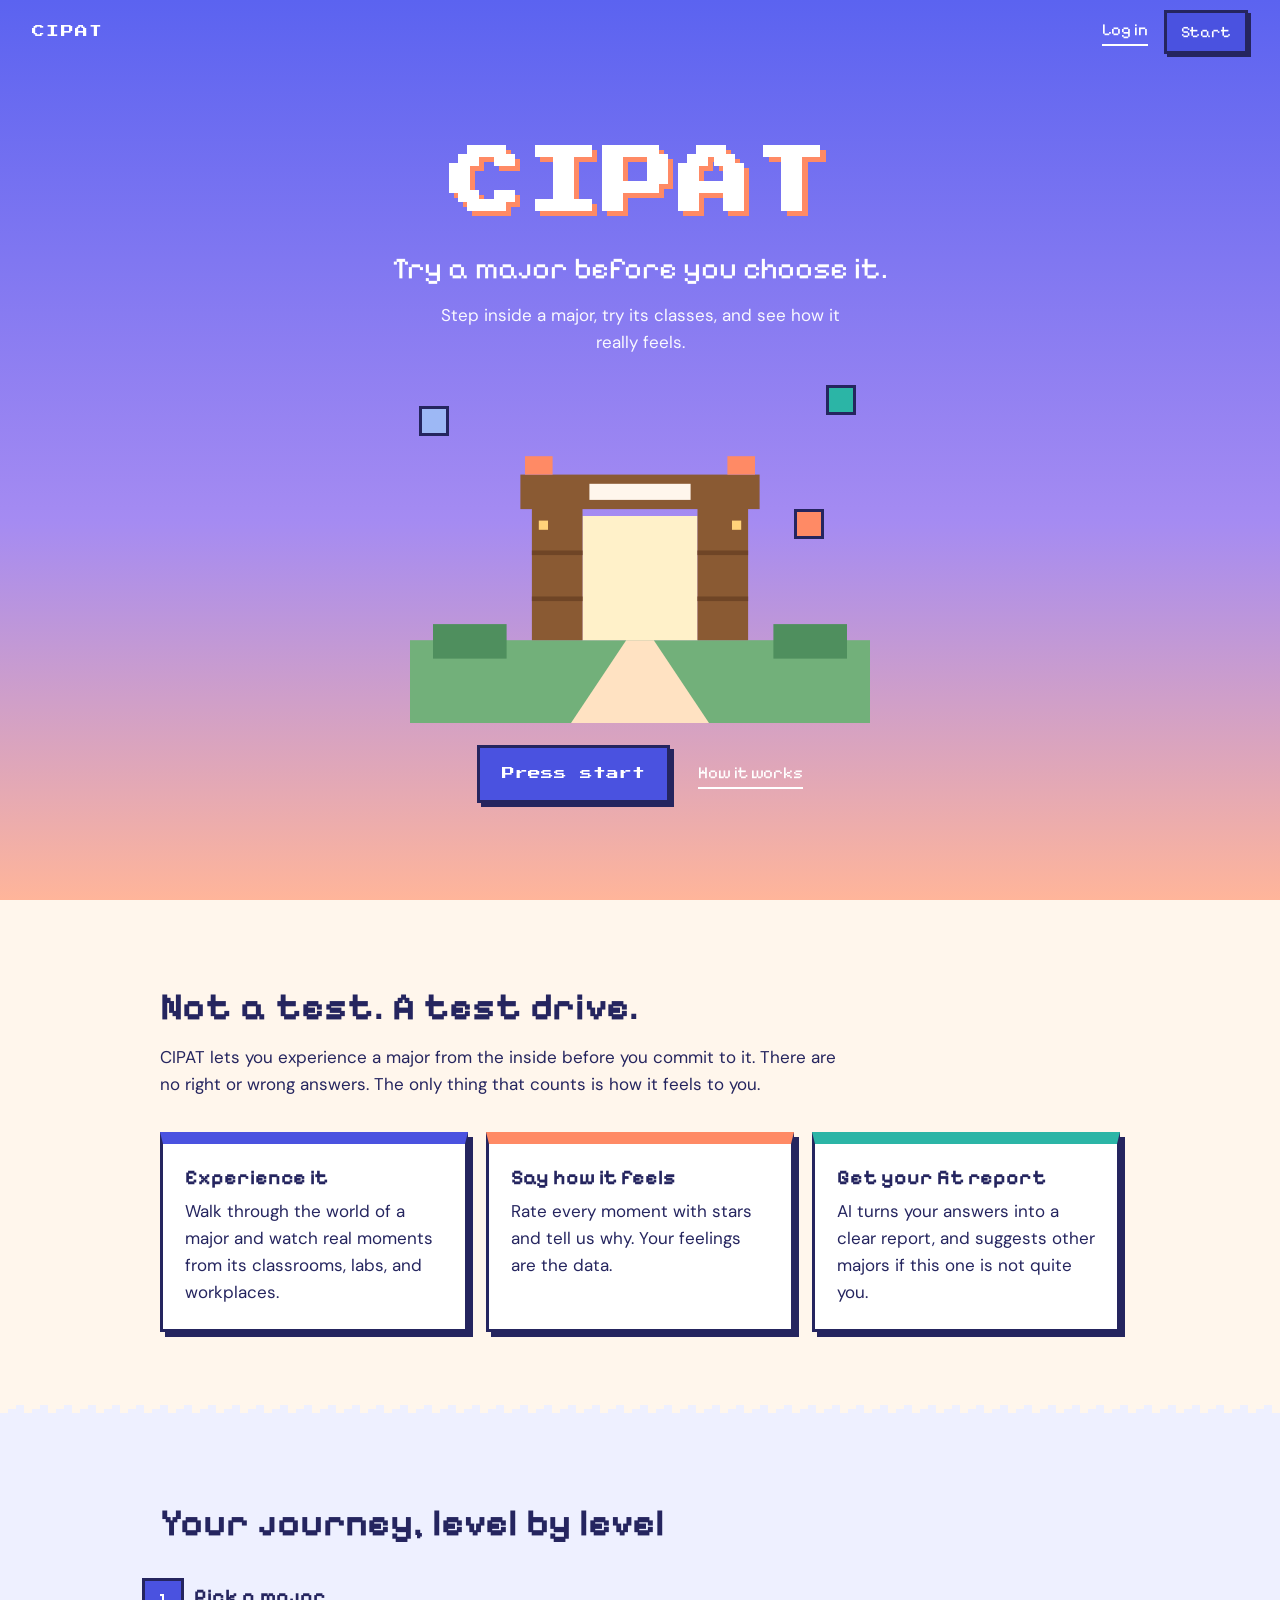
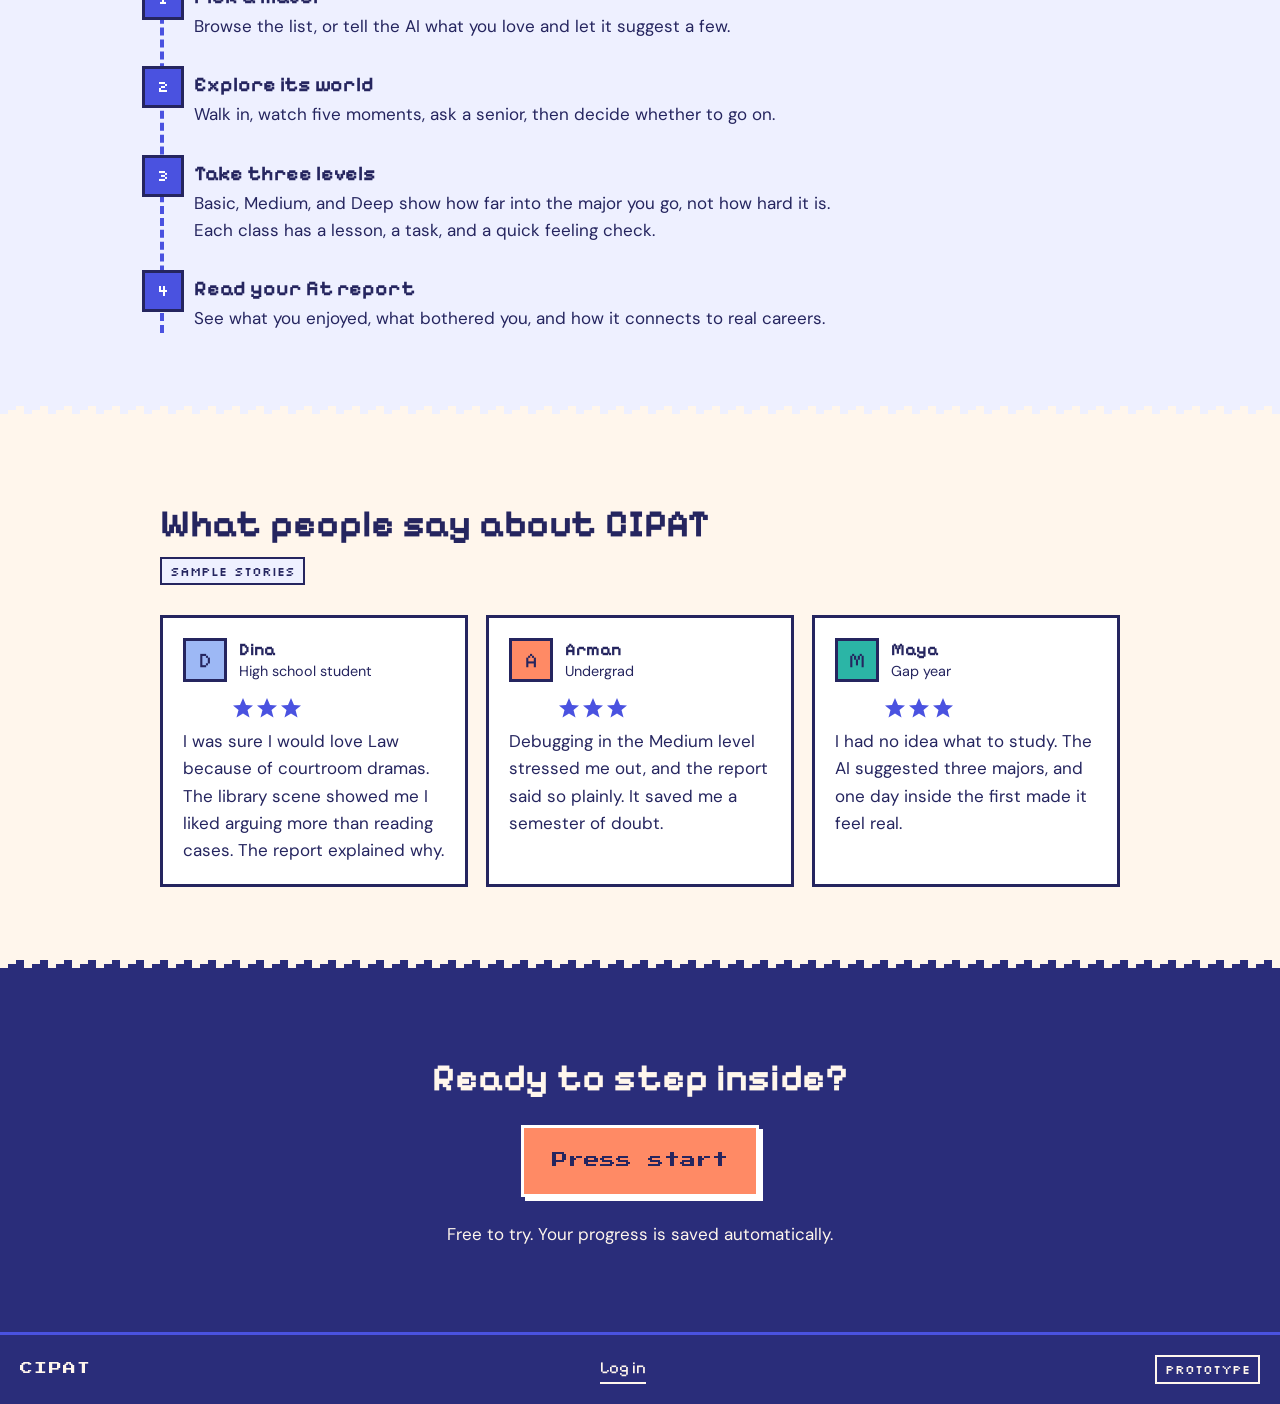
==== index.html @ 41c5c44b "Initial commit" ====
<!doctype html>
<html lang="en">
<head>
<meta charset="utf-8">
<meta name="viewport" content="width=device-width, initial-scale=1, viewport-fit=cover">
<title>CIPAT: Try a major before you choose it</title>
<meta name="description" content="Step inside a major, try its classes, and see how it really feels.">
<link rel="preconnect" href="https://fonts.googleapis.com">
<link rel="preconnect" href="https://fonts.gstatic.com" crossorigin>
<link href="https://fonts.googleapis.com/css2?family=DM+Sans:wght@400;500;700&family=Pixelify+Sans:wght@500;700&family=Press+Start+2P&family=Silkscreen&display=swap" rel="stylesheet">
<link rel="stylesheet" href="css/styles.css">
</head>
<body>
<svg width="0" height="0" style="position:absolute" aria-hidden="true"><symbol id="star" viewBox="0 0 24 24"><polygon points="12,2 15,9 22,9.5 16.5,14 18.5,21.5 12,17.5 5.5,21.5 7.5,14 2,9.5 9,9"/></symbol></svg>

<header class="nav">
  <a class="brand" href="#top">CIPAT</a>
  <nav><a href="#" class="link">Log in</a><a href="#" class="btn btn-sm" data-start>Start</a></nav>
</header>

<main id="top">
<section class="hero">
  <h1 class="logo">CIPAT</h1>
  <p class="tagline">Try a major before you choose it.</p>
  <p class="lead">Step inside a major, try its classes, and see how it really feels.</p>

  <div class="stage">
    <span class="cube c1" aria-hidden="true"></span>
    <span class="cube c2" aria-hidden="true"></span>
    <span class="cube c3" aria-hidden="true"></span>
    <svg class="gate" viewBox="0 0 400 300" role="img" aria-label="A voxel campus gate at dusk, glowing from inside">
      <rect y="228" width="400" height="72" fill="#72B07A"/>
      <polygon points="140,300 260,300 212,228 188,228" fill="#FFE2C2"/>
      <rect x="150" y="120" width="100" height="108" fill="#FFF1C9"/>
      <g fill="#8A5A33"><rect x="106" y="110" width="44" height="118"/><rect x="250" y="110" width="44" height="118"/><rect x="96" y="84" width="208" height="30"/></g>
      <g fill="#6F4526"><rect x="106" y="150" width="44" height="4"/><rect x="106" y="190" width="44" height="4"/><rect x="250" y="150" width="44" height="4"/><rect x="250" y="190" width="44" height="4"/></g>
      <g fill="#FF8A65"><rect x="100" y="68" width="24" height="16"/><rect x="276" y="68" width="24" height="16"/></g>
      <rect x="156" y="92" width="88" height="14" fill="#FFF6EC"/>
      <g fill="#FFD27A" class="lamps"><rect x="112" y="124" width="8" height="8"/><rect x="280" y="124" width="8" height="8"/></g>
      <g fill="#4F8F5E"><rect x="20" y="214" width="64" height="30"/><rect x="316" y="214" width="64" height="30"/></g>
    </svg>
  </div>

  <div class="actions">
    <a href="#" class="btn" data-start>Press start</a>
    <a href="#how" class="link">How it works</a>
  </div>
  <div class="flash" aria-hidden="true"></div>
</section>

<section class="sec cream" id="what">
  <div class="wrap">
    <h2>Not a test. A test drive.</h2>
    <p class="intro">CIPAT lets you experience a major from the inside before you commit to it. There are no right or wrong answers. The only thing that counts is how it feels to you.</p>
    <div class="trio">
      <article class="tile t1"><h3>Experience it</h3><p>Walk through the world of a major and watch real moments from its classrooms, labs, and workplaces.</p></article>
      <article class="tile t2"><h3>Say how it feels</h3><p>Rate every moment with stars and tell us why. Your feelings are the data.</p></article>
      <article class="tile t3"><h3>Get your fit report</h3><p>AI turns your answers into a clear report, and suggests other majors if this one is not quite you.</p></article>
    </div>
  </div>
</section>

<section class="sec lav" id="how">
  <div class="stair" aria-hidden="true"></div>
  <div class="wrap">
    <h2>Your journey, level by level</h2>
    <ol class="path">
      <li><b>Pick a major</b><span>Browse the list, or tell the AI what you love and let it suggest a few.</span></li>
      <li><b>Explore its world</b><span>Walk in, watch five moments, ask a senior, then decide whether to go on.</span></li>
      <li><b>Take three levels</b><span>Basic, Medium, and Deep show how far into the major you go, not how hard it is. Each class has a lesson, a task, and a quick feeling check.</span></li>
      <li><b>Read your fit report</b><span>See what you enjoyed, what bothered you, and how it connects to real careers.</span></li>
    </ol>
  </div>
</section>

<section class="sec cream" id="stories">
  <div class="stair" aria-hidden="true"></div>
  <div class="wrap">
    <h2>What people say about CIPAT</h2>
    <p class="note">Sample stories</p>
    <div class="quotes">
      <figure class="quote"><div class="who"><i class="av a1">D</i><figcaption><b>Dina</b>High school student</figcaption></div>
        <svg class="stars" viewBox="0 0 120 24" aria-label="5 out of 5 stars"><use href="#star"/><use href="#star" x="24"/><use href="#star" x="48"/><use href="#star" x="72"/><use href="#star" x="96"/></svg>
        <blockquote>I was sure I would love Law because of courtroom dramas. The library scene showed me I liked arguing more than reading cases. The report explained why.</blockquote></figure>
      <figure class="quote"><div class="who"><i class="av a2">A</i><figcaption><b>Arman</b>Undergrad</figcaption></div>
        <svg class="stars" viewBox="0 0 120 24" aria-label="4 out of 5 stars"><use href="#star"/><use href="#star" x="24"/><use href="#star" x="48"/><use href="#star" x="72"/><use href="#star" x="96" class="off"/></svg>
        <blockquote>Debugging in the Medium level stressed me out, and the report said so plainly. It saved me a semester of doubt.</blockquote></figure>
      <figure class="quote"><div class="who"><i class="av a3">M</i><figcaption><b>Maya</b>Gap year</figcaption></div>
        <svg class="stars" viewBox="0 0 120 24" aria-label="5 out of 5 stars"><use href="#star"/><use href="#star" x="24"/><use href="#star" x="48"/><use href="#star" x="72"/><use href="#star" x="96"/></svg>
        <blockquote>I had no idea what to study. The AI suggested three majors, and one day inside the first made it feel real.</blockquote></figure>
    </div>
  </div>
</section>

<section class="sec deep">
  <div class="stair" aria-hidden="true"></div>
  <div class="wrap cta">
    <h2>Ready to step inside?</h2>
    <a href="#" class="btn btn-lg" data-start>Press start</a>
    <p>Free to try. Your progress is saved automatically.</p>
  </div>
</section>
</main>

<footer class="foot"><span class="brand">CIPAT</span><a href="#" class="link">Log in</a><span class="tag">Prototype</span></footer>
<div id="toast" class="toast" role="status" hidden>Sign-up opens here in the next build step.</div>
<script src="js/main.js"></script>
</body>
</html>
---- css/styles.css ----
:root{
  --indigo:#4A52E0;--deep:#2A2D7A;--cream:#FFF6EC;--lav:#EEF0FF;--ink:#25255F;
  --peach:#FF8A65;--teal:#2BB5A6;--sky:#9DB8F5;--grass:#72B07A;--soil:#8A5A33;
  --px:'Pixelify Sans',monospace;--logo:'Press Start 2P',monospace;--lbl:'Silkscreen',monospace;--body:'DM Sans',system-ui,sans-serif;
  --stair:url("data:image/svg+xml,%3Csvg xmlns='http://www.w3.org/2000/svg' width='24' height='12'%3E%3Cpath d='M0 12V8h8V4h8V0h8v12z'/%3E%3C/svg%3E");
}
*{box-sizing:border-box}
html{scroll-behavior:smooth;scroll-padding-top:64px}
body{margin:0;font-family:var(--body);font-size:1.0625rem;line-height:1.6;color:var(--ink);background:var(--cream);padding:env(safe-area-inset-top) 0 env(safe-area-inset-bottom)}
h1,h2,h3{margin:0;font-family:var(--px);font-weight:700;line-height:1.2}
h2{font-size:clamp(1.7rem,5vw,2.4rem)}
h3{font-size:1.3rem;margin-bottom:.4rem}
p{margin:0}
a{color:inherit}
:focus-visible{outline:3px solid var(--peach);outline-offset:3px}

/* nav */
.nav{position:fixed;z-index:10;inset:0 0 auto 0;display:flex;justify-content:space-between;align-items:center;padding:calc(10px + env(safe-area-inset-top)) 16px 10px;color:#fff}
.brand{font-family:var(--logo);font-size:.8rem;text-decoration:none;letter-spacing:.1em}
.nav nav{display:flex;gap:16px;align-items:center}
.link{font-family:var(--px);font-size:1.05rem;text-decoration:none;border-bottom:2px solid currentColor}

/* buttons */
.btn{display:inline-block;font-family:var(--logo);font-size:.8rem;text-decoration:none;background:var(--indigo);color:#fff;padding:16px 22px;border:3px solid var(--ink);box-shadow:4px 4px 0 var(--ink);transition:transform .1s,box-shadow .1s}
.btn:hover{transform:translate(2px,2px);box-shadow:2px 2px 0 var(--ink)}
.btn:active{transform:translate(4px,4px);box-shadow:0 0 0 var(--ink)}
.btn-sm{font-family:var(--px);font-size:1rem;padding:6px 14px;box-shadow:3px 3px 0 var(--ink)}
.btn-lg{font-size:1rem;padding:20px 28px;background:var(--peach);color:var(--ink);border-color:#fff;box-shadow:4px 4px 0 #fff}
.btn-lg:hover{box-shadow:2px 2px 0 #fff}

/* hero */
.hero{position:relative;overflow:hidden;min-height:100svh;display:flex;flex-direction:column;align-items:center;justify-content:center;text-align:center;color:#fff;padding:84px 20px 40px;background:linear-gradient(180deg,#5B63F0 0%,#A58BF2 58%,#FFB59A 100%)}
.logo{font-family:var(--logo);font-size:clamp(2.2rem,11vw,4.5rem);letter-spacing:.06em;color:#fff;text-shadow:.07em .07em 0 var(--peach);animation:rise .9s steps(6) both}
.tagline{font-family:var(--px);font-size:clamp(1.3rem,4.5vw,1.9rem);margin-top:18px}
.lead{max-width:34ch;margin-top:8px;opacity:.95}
.stage{position:relative;width:min(100%,460px);margin:22px 0 8px}
.gate{display:block;width:100%;height:auto;transform-origin:50% 55%}
.lamps{animation:flick 2.4s steps(2) infinite}
.cube{position:absolute;width:30px;height:30px;border:3px solid var(--ink);animation:bob 3.4s ease-in-out infinite}
.c1{left:2%;top:8%;background:var(--sky)}
.c2{right:3%;top:2%;background:var(--teal);animation-delay:-1.2s}
.c3{right:10%;top:38%;background:var(--peach);animation-delay:-2.2s}
.actions{display:flex;flex-direction:column;align-items:center;gap:16px;margin-top:14px}
.flash{position:absolute;inset:0;background:#FFF1C9;opacity:0;pointer-events:none}
body.entering .gate{transform:scale(7);transition:transform 1.1s ease-in}
body.entering .flash{opacity:1;transition:opacity .5s .6s}

/* sections */
.sec{--bg:var(--cream);position:relative;background:var(--bg);padding:84px 20px}
.sec.cream{--bg:var(--cream)}.sec.lav{--bg:var(--lav)}.sec.deep{--bg:var(--deep);color:var(--cream)}
.stair{position:absolute;left:0;right:0;top:-11px;height:12px;background:var(--bg);-webkit-mask:var(--stair) repeat-x bottom left/24px 12px;mask:var(--stair) repeat-x bottom left/24px 12px}
.wrap{max-width:960px;margin:0 auto}
.intro{max-width:58ch;margin-top:14px}
.trio{display:grid;gap:18px;margin-top:34px}
.tile{padding:22px;border:3px solid var(--ink);background:#fff;box-shadow:5px 5px 0 var(--ink)}
.t1{border-top:12px solid var(--indigo)}.t2{border-top:12px solid var(--peach)}.t3{border-top:12px solid var(--teal)}

/* path */
.path{list-style:none;counter-reset:s;margin:34px 0 0;padding:0 0 0 30px;border-left:4px dashed var(--indigo)}
.path li{position:relative;counter-increment:s;padding-bottom:28px}
.path li:last-child{padding-bottom:0}
.path li::before{content:counter(s);position:absolute;left:-52px;top:-2px;width:36px;height:36px;display:grid;place-items:center;background:var(--indigo);color:#fff;border:3px solid var(--ink);font-family:var(--lbl);font-size:1rem}
.path b{display:block;font-family:var(--px);font-size:1.3rem}
.path span{display:block;max-width:56ch}

/* stories */
.note{display:inline-block;margin-top:10px;font-family:var(--lbl);font-size:.8rem;padding:2px 8px;background:var(--lav);border:2px solid var(--ink)}
.quotes{display:grid;gap:18px;margin-top:30px}
.quote{margin:0;padding:20px;background:#fff;border:3px solid var(--ink)}
.who{display:flex;gap:12px;align-items:center}
.who figcaption{line-height:1.3;font-size:.9rem}
.who b{display:block;font-family:var(--px);font-size:1.1rem}
.av{display:grid;place-items:center;width:44px;height:44px;border:3px solid var(--ink);font-family:var(--px);font-style:normal;font-size:1.3rem;color:var(--ink)}
.a1{background:var(--sky)}.a2{background:var(--peach)}.a3{background:var(--teal)}
.stars{display:block;width:120px;height:24px;margin:14px 0 8px;fill:var(--indigo)}
.stars .off{fill:#C9CCF0}
blockquote{margin:0}

/* cta + footer */
.cta{text-align:center;display:flex;flex-direction:column;align-items:center;gap:24px}
.foot{display:flex;flex-wrap:wrap;gap:16px;align-items:center;justify-content:space-between;padding:20px 20px calc(20px + env(safe-area-inset-bottom));background:var(--deep);color:var(--cream);border-top:3px solid var(--indigo)}
.tag{font-family:var(--lbl);font-size:.8rem;padding:2px 8px;border:2px solid currentColor}
.toast{position:fixed;left:50%;bottom:calc(20px + env(safe-area-inset-bottom));transform:translateX(-50%);z-index:20;max-width:90vw;padding:12px 18px;background:var(--ink);color:#fff;border:3px solid #fff;font-family:var(--px)}
.toast[hidden]{display:none}

@media (min-width:720px){
  .actions{flex-direction:row;gap:28px}
  .trio,.quotes{grid-template-columns:repeat(3,1fr)}
  .nav{padding-inline:32px}
}
@keyframes rise{from{transform:translateY(-14px);opacity:0}to{transform:none;opacity:1}}
@keyframes bob{50%{transform:translateY(-8px)}}
@keyframes flick{50%{opacity:.45}}
@media (prefers-reduced-motion:reduce){
  *{animation:none!important;transition:none!important}
  html{scroll-behavior:auto}
}


/* auth pages */
body.auth{min-height:100svh;display:grid;place-items:center;padding:24px 16px;background:linear-gradient(180deg,#5B63F0 0%,#A58BF2 58%,#FFB59A 100%)}
.auth-wrap{width:100%;max-width:440px}
.brand-link{display:inline-block;margin-bottom:16px;font-family:var(--logo);font-size:.8rem;color:#fff;text-decoration:none;letter-spacing:.1em}
.auth-card{background:var(--cream);border:3px solid var(--ink);box-shadow:6px 6px 0 var(--ink);padding:22px}
.tabs{display:flex;margin:-22px -22px 20px;border-bottom:3px solid var(--ink)}
.tabs button{flex:1;padding:14px;font-family:var(--px);font-size:1.1rem;background:var(--lav);color:var(--ink);border:0;cursor:pointer}
.tabs button+button{border-left:3px solid var(--ink)}
.tabs button.on{background:var(--indigo);color:#fff}
.auth h1{font-size:1.7rem}
.sub{margin:4px 0 18px;font-family:var(--lbl);font-size:.8rem}
.field{display:block;margin-bottom:16px;font-weight:700}
.field input{display:block;width:100%;margin-top:6px;padding:12px;font:inherit;font-weight:400;border:3px solid var(--ink);background:#fff;color:var(--ink)}
.field input:focus-visible{outline:3px solid var(--peach);outline-offset:0}
fieldset.status{border:0;padding:0;margin:0 0 18px;display:grid;gap:10px}
fieldset.status legend{font-weight:700;margin-bottom:8px;padding:0}
.opt{position:relative;display:block;cursor:pointer}
.opt input{position:absolute;opacity:0;inset:0}
.opt span{display:block;padding:12px 14px;border:3px solid var(--ink);background:#fff;font-family:var(--px);font-size:1.15rem}
.opt small{display:block;font-family:var(--body);font-size:.85rem}
.opt input:checked+span{background:var(--peach)}
.opt input:focus-visible+span{outline:3px solid var(--indigo);outline-offset:2px}
.row2{display:flex;gap:12px}.row2 .btn{flex:1}
button.btn{width:100%;cursor:pointer}
.btn.alt{background:#fff;color:var(--ink)}
.msg{min-height:1.4em;margin:14px 0 0;font-weight:700}
.msg.err{color:#B3261E}.msg.ok{color:#1B6B4A}


/* majors page */
[hidden]{display:none!important}
body.pg{background:var(--lav);min-height:100svh;padding-bottom:40px}
.top{display:flex;justify-content:space-between;align-items:center;gap:12px;padding:calc(14px + env(safe-area-inset-top)) 20px 14px;background:var(--deep);color:var(--cream)}
.top .brand{color:var(--cream)}
.top div{display:flex;gap:14px;align-items:center;font-family:var(--px);font-size:1.05rem}
.top button{font-family:var(--px);font-size:1rem;background:none;color:inherit;border:0;border-bottom:2px solid currentColor;cursor:pointer;padding:0}
.page{max-width:960px;margin:0 auto;padding:32px 20px}
.page h1{font-size:clamp(1.8rem,5vw,2.5rem)}
.lede{margin-top:8px;max-width:56ch}
.helper{margin:26px 0;padding:20px;background:var(--cream);border:3px solid var(--ink);box-shadow:5px 5px 0 var(--ink)}
.helper h2{font-size:1.4rem;margin-bottom:6px}
.helper textarea{display:block;width:100%;min-height:96px;margin:12px 0;padding:12px;font:inherit;border:3px solid var(--ink);background:#fff;color:var(--ink);resize:vertical}
.helper textarea:focus-visible{outline:3px solid var(--peach);outline-offset:0}
.helper .btn{width:auto}
.helper .grid{margin-top:18px}
.sec-title{margin:30px 0 14px;font-size:1.4rem}
.grid{display:grid;gap:16px;grid-template-columns:repeat(auto-fill,minmax(230px,1fr))}
.major{display:flex;flex-direction:column;gap:8px;padding:18px;background:#fff;border:3px solid var(--ink)}
.major h3{margin:0}
.major .btn{margin-top:auto;font-size:.7rem;padding:12px 14px;width:100%}
.gem{width:40px;height:40px;border:3px solid var(--ink)}
.g-it{background:var(--indigo)}.g-law{background:var(--peach)}.g-english-ed{background:var(--teal)}.g-soon{background:#C9CCF0}
.major.soon{background:transparent;border-style:dashed;opacity:.7}
.why{font-weight:700;font-size:.95rem}
.picked{padding:24px;background:var(--cream);border:3px solid var(--ink);box-shadow:5px 5px 0 var(--ink)}
.picked .btn{width:auto;margin-top:16px}


/* character + validate */
.pp{display:block;position:relative;width:22px;height:40px;image-rendering:pixelated}
.pp i{position:absolute;left:0;width:100%;display:block}
.pp .hair{top:0;height:8px;background:var(--hair)}
.pp .face{top:8px;height:10px;background:#F2C9A0}
.pp .shirt{top:18px;height:12px;background:var(--shirt)}
.pp .legs{top:30px;height:10px;background:#3A3A6A}
.boy{--shirt:var(--indigo);--hair:#4A2E1A}.girl{--shirt:var(--peach);--hair:#2B1B3F}
.chars{display:grid;grid-template-columns:1fr 1fr;gap:14px;margin:24px 0}
.pick{position:relative;padding:20px 10px 16px;background:var(--cream);border:3px solid var(--ink);cursor:pointer;text-align:center;font:inherit;color:inherit}
.pick .clay{transition:transform .25s,filter .25s;filter:saturate(.2) brightness(.95);transform:scale(.94)}
.pick:hover .clay,.pick:focus-visible .clay,.pick.on .clay{filter:none;transform:scale(1.07)}
.pick.on{background:var(--lav);box-shadow:5px 5px 0 var(--ink)}
.clay{position:relative;display:block;width:96px;height:150px;margin:0 auto}
.clay i{position:absolute;display:block}
.clay .ch{left:21px;top:0;width:54px;height:54px;border-radius:50%;background:#F2C9A0;border:3px solid var(--ink)}
.clay .cb{left:12px;top:56px;width:72px;height:64px;border-radius:26px 26px 14px 14px;background:var(--shirt);border:3px solid var(--ink)}
.clay .cl{left:24px;top:118px;width:48px;height:30px;border-radius:0 0 14px 14px;background:#6B6BA8;border:3px solid var(--ink)}
.pname{display:block;margin-top:10px;font-family:var(--px);font-size:1.3rem}
.pick .sprite{position:absolute;right:10px;bottom:10px;opacity:0;transform:scale(.8);transition:opacity .25s,transform .25s}
.pick:hover .sprite,.pick.on .sprite{opacity:1;transform:none}
.prog-label{margin:14px 0 6px;font-family:var(--lbl);font-size:.85rem}
.prog{height:16px;border:3px solid var(--ink);background:#fff}
#prog-fill{height:100%;width:0;background:var(--teal);transition:width .4s}
.scene{position:relative;height:clamp(300px,52vw,430px);margin-top:14px;background:var(--sky);border:3px solid var(--ink);overflow:hidden}
.scene::after{content:'';position:absolute;left:0;right:0;bottom:0;height:26%;background:var(--grass);border-top:3px solid var(--ink)}
.spot{position:absolute;bottom:26%;transform:translateX(-50%);width:19%;min-width:60px;z-index:1;padding:0;background:none;border:0;cursor:pointer;text-align:center;font-family:var(--px);font-size:.85rem;line-height:1.15;color:var(--ink)}
.spot::before{content:'';display:block;height:clamp(60px,14vw,110px);margin-bottom:6px;border:3px solid var(--ink);background:var(--c,#fff)}
.spot:nth-child(1){--c:#FF8A65}.spot:nth-child(2){--c:#9DB8F5}.spot:nth-child(3){--c:#2BB5A6}.spot:nth-child(4){--c:#FFD27A}.spot:nth-child(5){--c:#C9B6F5}
.spot small{display:block;font-family:var(--body);font-size:.7rem;margin-top:2px}
.spot.done small{color:var(--indigo);font-weight:700}
.spot:not(.done)::after{content:'';position:absolute;top:-8px;left:50%;width:12px;height:12px;margin-left:-6px;border-radius:50%;background:var(--indigo);border:2px solid #fff;animation:pulse 1.4s ease-in-out infinite}
.player{position:absolute;bottom:20%;left:8%;transform:translateX(-50%);z-index:2;transition:left linear}
.player.left .pp{transform:scaleX(-1)}
.player.walking .pp{animation:step .3s steps(2) infinite}
.hint{margin-top:10px;font-size:.9rem}
.overlay{position:fixed;inset:0;z-index:30;display:grid;place-items:end center;padding:12px;background:rgba(37,37,95,.55)}
.sheet{width:min(560px,100%);max-height:92svh;overflow:auto;padding:20px;background:var(--cream);border:3px solid var(--ink)}
.card-head{display:flex;justify-content:space-between;align-items:start;gap:10px}
.card-head h2{font-size:1.6rem}
#c-close{font-size:1.8rem;line-height:1;background:none;border:0;cursor:pointer;color:var(--ink)}
.vbox{aspect-ratio:16/9;margin:12px 0;display:grid;place-items:center;padding:10px;background:var(--deep);border:3px solid var(--ink);color:#fff;text-align:center;overflow:hidden}
.vbox video{width:100%;height:100%;object-fit:cover}
.fact{margin-top:10px;padding:8px 12px;background:var(--lav);border-left:6px solid var(--indigo);font-weight:700}
.ask{margin:14px 0 4px;font-weight:700}
#stars{display:flex;gap:4px;margin-bottom:8px}
#stars button{font-size:2.2rem;line-height:1;padding:2px 4px;background:none;border:0;cursor:pointer;color:#C9CCF0}
#stars button.on{color:var(--indigo)}
@keyframes pulse{50%{transform:scale(1.4);opacity:.6}}
@keyframes step{50%{transform:translateY(-3px)}}
@media (min-width:720px){.overlay{place-items:center}}

button.btn:disabled{opacity:.45;cursor:not-allowed;box-shadow:none}


.pick.on{border-color:var(--indigo);outline:4px solid var(--indigo);outline-offset:2px}
.pick.on::after{content:'Selected';position:absolute;top:8px;left:8px;padding:2px 8px;font-family:var(--lbl);font-size:.75rem;background:var(--indigo);color:#fff}


/* senior + vibe */
#s-close,#v-close{font-size:1.8rem;line-height:1;background:none;border:0;cursor:pointer;color:var(--ink)}
.who2{display:flex;gap:12px;align-items:center;margin:10px 0}
.pp.senior{--shirt:var(--teal);--hair:#7A4A2A}
.chat{display:grid;gap:8px;margin:10px 0}
.bub{max-width:88%;padding:10px 12px;border:3px solid var(--ink);background:#fff}
.bub.me{justify-self:end;background:var(--lav)}
.chips{display:flex;flex-wrap:wrap;gap:8px;margin:8px 0}
.chips button{padding:6px 10px;font:inherit;font-size:.9rem;background:#fff;border:3px solid var(--ink);cursor:pointer;color:var(--ink)}
.ask-row{display:flex;gap:8px;margin-top:8px}
.ask-row input{flex:1;min-width:0;padding:10px;font:inherit;border:3px solid var(--ink);background:#fff;color:var(--ink)}
.ask-row .btn{width:auto;padding:10px 16px}
.vlist{list-style:none;margin:12px 0;padding:0;display:grid;gap:6px}
.vlist li{display:flex;justify-content:space-between;gap:10px;padding:8px 12px;background:#fff;border:3px solid var(--ink);font-family:var(--px)}
.vlist .s{color:var(--indigo)}
.vlist .none{opacity:.55}
.stack{display:grid;gap:12px;margin-top:14px}
.field textarea{display:block;width:100%;min-height:90px;margin-top:6px;padding:12px;font:inherit;font-weight:400;border:3px solid var(--ink);background:#fff;color:var(--ink);resize:vertical}
#v-choice{margin-top:14px}


/* simulation + course */
.lvl{margin:18px 0;padding:18px;background:#fff;border:3px solid var(--ink)}
.lvl.locked{opacity:.65;border-style:dashed}
.lvl h2{font-size:1.5rem;margin:8px 0 4px}
.lvl-head{display:flex;gap:8px}
.chip{display:inline-block;padding:2px 8px;font-family:var(--lbl);font-size:.75rem;border:2px solid var(--ink);background:var(--lav);color:var(--ink)}
.chip.open{background:var(--peach)}
.chip.done{background:var(--teal)}
.crs{display:flex;gap:12px;align-items:center;justify-content:space-between;margin-top:12px;padding:12px;background:var(--lav);border:3px solid var(--ink)}
.crs b{font-family:var(--px);font-size:1.15rem}
.crs .btn{width:auto;flex:none;font-size:.7rem;padding:10px 12px}
.steps{display:flex;gap:8px;list-style:none;margin:16px 0;padding:0}
.steps li{flex:1;padding:6px 4px;text-align:center;font-family:var(--lbl);font-size:.8rem;background:#fff;border:3px solid var(--ink)}
.steps li.on{background:var(--indigo);color:#fff}
.para{margin:12px 0;max-width:62ch}
#body h2{margin-top:18px}
#body .btn,#body .row2{margin-top:18px}
#body fieldset.status{margin-top:18px}


/* summary */
.sumbox{margin:18px 0;padding:20px;background:var(--cream);border:3px solid var(--ink);box-shadow:5px 5px 0 var(--ink)}
.sumbox h2{font-size:1.5rem;margin-bottom:8px}
.learned-list{margin:10px 0 0;padding-left:20px}
.ladder{display:grid;gap:12px;margin:14px 0}
.rung{padding:14px;background:#fff;border:3px solid var(--ink);border-left-width:12px}
.rung:nth-child(1){border-left-color:var(--teal)}.rung:nth-child(2){border-left-color:var(--indigo)}.rung:nth-child(3){border-left-color:var(--peach)}
.rung b{font-family:var(--px);font-size:1.15rem}
.rung .roles{font-weight:700;margin:2px 0}
.tags{display:flex;flex-wrap:wrap;gap:8px;margin:10px 0 14px}
.tags span{padding:4px 10px;background:#fff;border:3px solid var(--ink);font-size:.9rem}
.sumbox .btn{margin-top:8px}


/* report + dashboard */
.pill{display:inline-block;padding:6px 14px;font-family:var(--px);font-size:1.3rem;border:3px solid var(--ink);background:#fff;margin:0 0 6px}
.pill.vg{background:var(--teal)}.pill.g{background:var(--sky)}.pill.n{background:var(--peach)}
.chart{margin:14px 0}
.grp{margin:14px 0 6px;font-family:var(--lbl);font-size:.8rem}
.rrow{display:grid;grid-template-columns:minmax(90px,34%) 1fr 36px;gap:8px;align-items:center;margin:6px 0;font-size:.95rem}
.rbar{display:block;height:16px;border:3px solid var(--ink);background:#fff}
.rbar i{display:block;height:100%}
.rbar .hi{background:var(--teal)}.rbar .mid{background:var(--indigo)}.rbar .lo{background:var(--peach)}
.rn{font-family:var(--lbl);font-size:.8rem}
.quote2{margin:8px 0;padding:8px 12px;background:#fff;border-left:6px solid var(--indigo)}
.quote2 small{display:block}
.save{background:var(--cream);box-shadow:5px 5px 0 var(--ink)}
.savetag{align-self:flex-start;padding:2px 8px;font-family:var(--lbl);font-size:.75rem;background:var(--ink);color:#fff}
.save .btn,.save a.btn{margin-top:auto;display:block;text-align:center;font-size:.7rem;padding:12px 14px}
.tscroll{overflow-x:auto}
.cmp{width:100%;border-collapse:collapse;font-size:.95rem}
.cmp th,.cmp td{padding:8px 10px;border:3px solid var(--ink);text-align:left}
.cmp th{background:var(--lav);font-family:var(--px)}
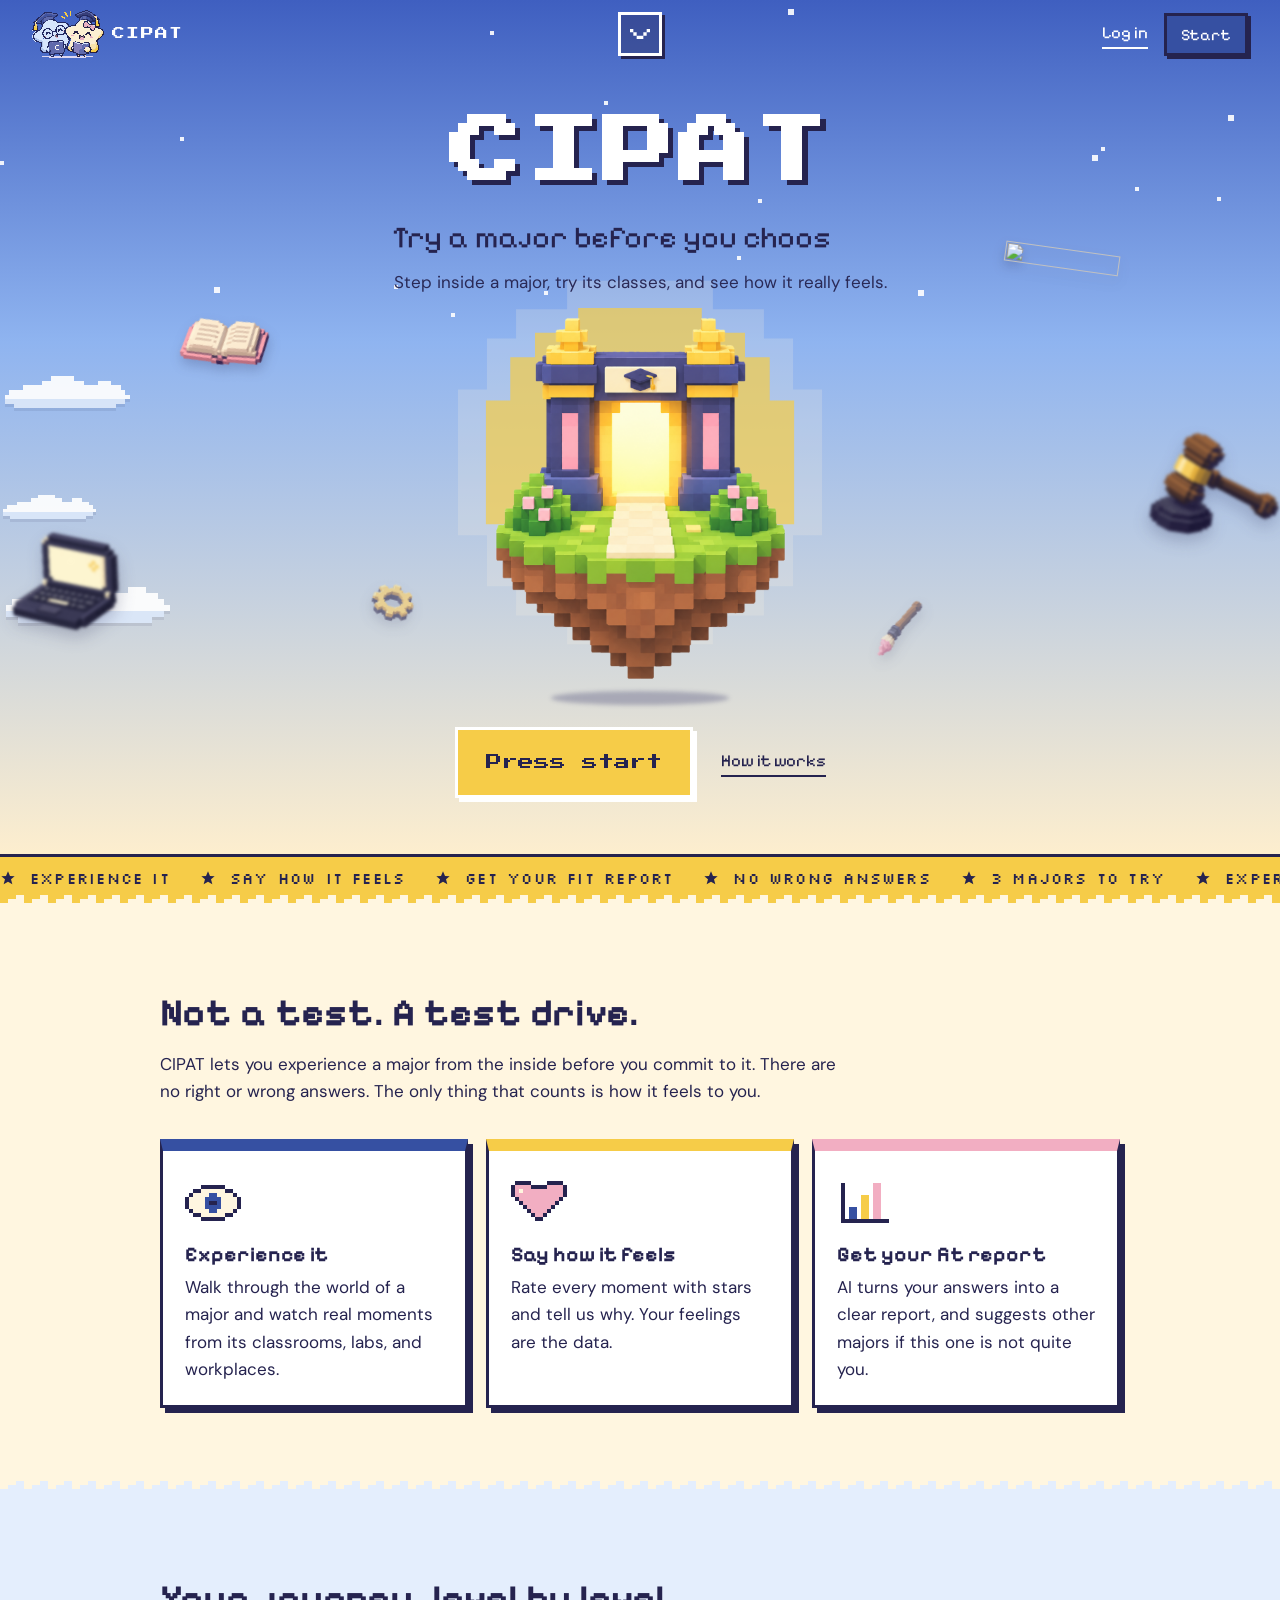
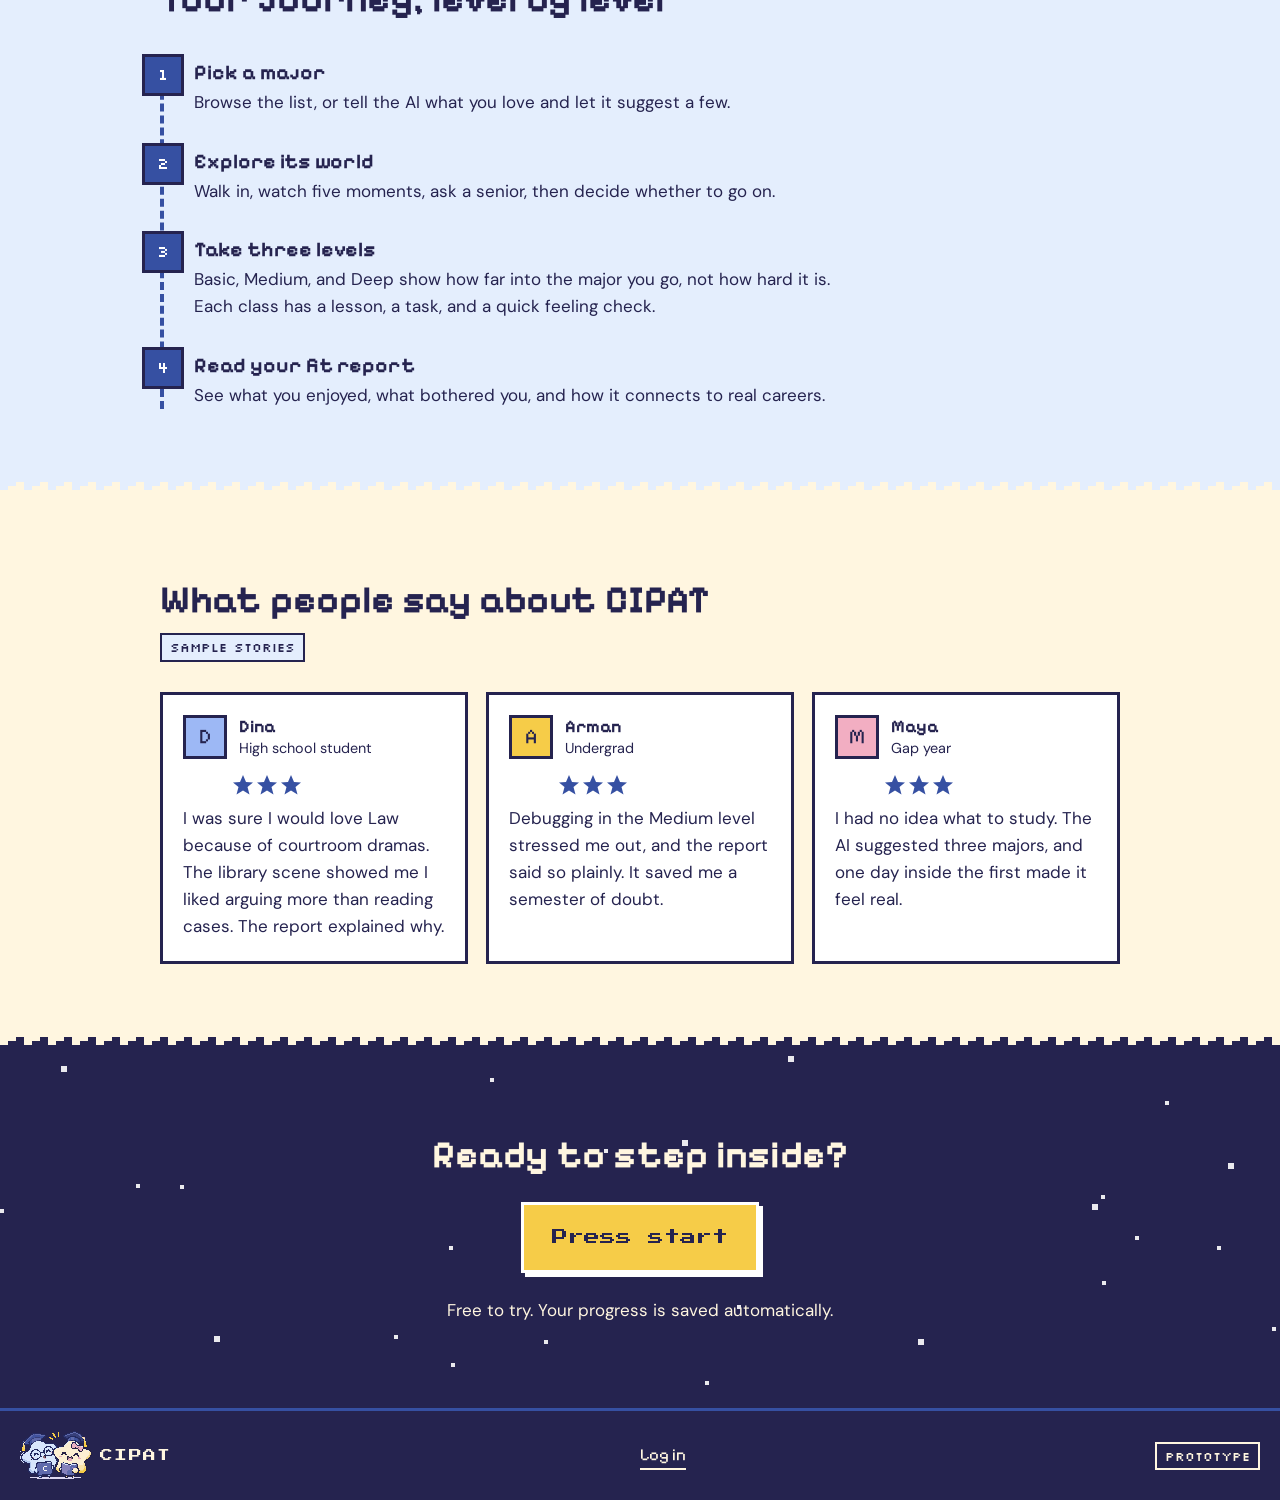
==== commit 28342fdd: "Update project" ====
--- a/index.html
+++ b/index.html
@@ -4,6 +4,7 @@
 <meta charset="utf-8">
 <meta name="viewport" content="width=device-width, initial-scale=1, viewport-fit=cover">
 <title>CIPAT: Try a major before you choose it</title>
+<link rel="icon" href="assets/img/logo-pixel.svg" type="image/svg+xml">
 <meta name="description" content="Step inside a major, try its classes, and see how it really feels.">
 <link rel="preconnect" href="https://fonts.googleapis.com">
 <link rel="preconnect" href="https://fonts.gstatic.com" crossorigin>
@@ -14,48 +15,59 @@
 <svg width="0" height="0" style="position:absolute" aria-hidden="true"><symbol id="star" viewBox="0 0 24 24"><polygon points="12,2 15,9 22,9.5 16.5,14 18.5,21.5 12,17.5 5.5,21.5 7.5,14 2,9.5 9,9"/></symbol></svg>
 
 <header class="nav">
-  <a class="brand" href="#top">CIPAT</a>
+  <a class="brand" href="#top" data-hint="Hi! Ready to try a major?"><img class="brand-mark" src="assets/img/logo-pixel.svg" alt=""><span>CIPAT</span></a>
+  <button type="button" class="nav-down" aria-label="Scroll to the next section" title="Scroll to the next section"><svg viewBox="0 0 12 6" aria-hidden="true"><path d="M0 0h2v2H0zM10 0h2v2h-2zM2 2h2v2H2zM8 2h2v2H8zM4 4h4v2H4z"/></svg></button>
   <nav><a href="#" class="link">Log in</a><a href="#" class="btn btn-sm" data-start>Start</a></nav>
 </header>
 
 <main id="top">
 <section class="hero">
+  <div class="sky" data-stars="18" data-band="42" data-fireflies="12" aria-hidden="true">
+    <span class="cloud" style="--w:130px;--t:80s;--dl:-10s;top:27%" data-icon="cloud"></span>
+    <span class="cloud" style="--w:96px;--t:62s;--dl:-34s;top:41%" data-icon="cloud"></span>
+    <span class="cloud" style="--w:170px;--t:105s;--dl:-60s;top:54%" data-icon="cloud"></span>
+  </div>
+
+  <div class="objs" aria-hidden="true">
+    <span class="obj o1"><img src="assets/img/objects/laptop.png" alt="" width="512" height="512"></span>
+    <span class="obj o2"><img src="assets/img/objects/gavel.png" alt="" width="512" height="512"></span>
+    <span class="obj o3"><img src="assets/img/objects/book.png" alt="" width="512" height="512"></span>
+    <span class="obj o4"><img src="assets/img/objects/stethoscope.png" alt="" width="512" height="512"></span>
+    <span class="obj o5"><img src="assets/img/objects/gear.png" alt="" width="512" height="512"></span>
+    <span class="obj o6"><img src="assets/img/objects/brush.png" alt="" width="512" height="512"></span>
+  </div>
+
   <h1 class="logo">CIPAT</h1>
   <p class="tagline">Try a major before you choose it.</p>
   <p class="lead">Step inside a major, try its classes, and see how it really feels.</p>
 
   <div class="stage">
-    <span class="cube c1" aria-hidden="true"></span>
-    <span class="cube c2" aria-hidden="true"></span>
-    <span class="cube c3" aria-hidden="true"></span>
-    <svg class="gate" viewBox="0 0 400 300" role="img" aria-label="A voxel campus gate at dusk, glowing from inside">
-      <rect y="228" width="400" height="72" fill="#72B07A"/>
-      <polygon points="140,300 260,300 212,228 188,228" fill="#FFE2C2"/>
-      <rect x="150" y="120" width="100" height="108" fill="#FFF1C9"/>
-      <g fill="#8A5A33"><rect x="106" y="110" width="44" height="118"/><rect x="250" y="110" width="44" height="118"/><rect x="96" y="84" width="208" height="30"/></g>
-      <g fill="#6F4526"><rect x="106" y="150" width="44" height="4"/><rect x="106" y="190" width="44" height="4"/><rect x="250" y="150" width="44" height="4"/><rect x="250" y="190" width="44" height="4"/></g>
-      <g fill="#FF8A65"><rect x="100" y="68" width="24" height="16"/><rect x="276" y="68" width="24" height="16"/></g>
-      <rect x="156" y="92" width="88" height="14" fill="#FFF6EC"/>
-      <g fill="#FFD27A" class="lamps"><rect x="112" y="124" width="8" height="8"/><rect x="280" y="124" width="8" height="8"/></g>
-      <g fill="#4F8F5E"><rect x="20" y="214" width="64" height="30"/><rect x="316" y="214" width="64" height="30"/></g>
-    </svg>
+    <div class="sun" aria-hidden="true"><i></i><i></i></div>
+    <div class="float">
+      <img class="gate" src="assets/img/gate.png" width="840" height="1044" alt="A floating voxel island with a campus gate glowing from inside" fetchpriority="high">
+    </div>
+    <span class="shadow" aria-hidden="true"></span>
   </div>
 
   <div class="actions">
-    <a href="#" class="btn" data-start>Press start</a>
+    <a href="#" class="btn btn-lg" data-start>Press start</a>
     <a href="#how" class="link">How it works</a>
   </div>
+  <div class="warp" aria-hidden="true"></div>
   <div class="flash" aria-hidden="true"></div>
 </section>
 
+<div class="ticker" aria-hidden="true"><div class="track"></div></div>
+
 <section class="sec cream" id="what">
+  <div class="stair" aria-hidden="true"></div>
   <div class="wrap">
     <h2>Not a test. A test drive.</h2>
     <p class="intro">CIPAT lets you experience a major from the inside before you commit to it. There are no right or wrong answers. The only thing that counts is how it feels to you.</p>
     <div class="trio">
-      <article class="tile t1"><h3>Experience it</h3><p>Walk through the world of a major and watch real moments from its classrooms, labs, and workplaces.</p></article>
-      <article class="tile t2"><h3>Say how it feels</h3><p>Rate every moment with stars and tell us why. Your feelings are the data.</p></article>
-      <article class="tile t3"><h3>Get your fit report</h3><p>AI turns your answers into a clear report, and suggests other majors if this one is not quite you.</p></article>
+      <article class="tile t1"><span class="ico" data-icon="eye" aria-hidden="true"></span><h3>Experience it</h3><p>Walk through the world of a major and watch real moments from its classrooms, labs, and workplaces.</p></article>
+      <article class="tile t2"><span class="ico" data-icon="heart" aria-hidden="true"></span><h3>Say how it feels</h3><p>Rate every moment with stars and tell us why. Your feelings are the data.</p></article>
+      <article class="tile t3"><span class="ico" data-icon="chart" aria-hidden="true"></span><h3>Get your fit report</h3><p>AI turns your answers into a clear report, and suggests other majors if this one is not quite you.</p></article>
     </div>
   </div>
 </section>
@@ -94,6 +106,7 @@
 
 <section class="sec deep">
   <div class="stair" aria-hidden="true"></div>
+  <div class="sky" data-stars="26" aria-hidden="true"></div>
   <div class="wrap cta">
     <h2>Ready to step inside?</h2>
     <a href="#" class="btn btn-lg" data-start>Press start</a>
@@ -102,7 +115,7 @@
 </section>
 </main>
 
-<footer class="foot"><span class="brand">CIPAT</span><a href="#" class="link">Log in</a><span class="tag">Prototype</span></footer>
+<footer class="foot"><span class="brand"><img class="brand-mark" src="assets/img/logo-pixel.svg" alt=""><span>CIPAT</span></span><a href="#" class="link">Log in</a><span class="tag">Prototype</span></footer>
 <div id="toast" class="toast" role="status" hidden>Sign-up opens here in the next build step.</div>
 <script src="js/main.js"></script>
 </body>
--- a/css/styles.css
+++ b/css/styles.css
@@ -1,6 +1,6 @@
 :root{
-  --indigo:#4A52E0;--deep:#2A2D7A;--cream:#FFF6EC;--lav:#EEF0FF;--ink:#25255F;
-  --peach:#FF8A65;--teal:#2BB5A6;--sky:#9DB8F5;--grass:#72B07A;--soil:#8A5A33;
+  --indigo:#3650A2;--deep:#25234F;--cream:#FFF6E0;--lav:#E4EEFD;--ink:#25234F;
+  --accent:#F6CC48;--accent2:#F2AEC2;--peach:var(--accent);--teal:var(--accent2);--sky:#9DB8F5;--grass:#72B07A;--soil:#8A5A33;
   --px:'Pixelify Sans',monospace;--logo:'Press Start 2P',monospace;--lbl:'Silkscreen',monospace;--body:'DM Sans',system-ui,sans-serif;
   --stair:url("data:image/svg+xml,%3Csvg xmlns='http://www.w3.org/2000/svg' width='24' height='12'%3E%3Cpath d='M0 12V8h8V4h8V0h8v12z'/%3E%3C/svg%3E");
 }
@@ -16,7 +16,11 @@
 
 /* nav */
 .nav{position:fixed;z-index:10;inset:0 0 auto 0;display:flex;justify-content:space-between;align-items:center;padding:calc(10px + env(safe-area-inset-top)) 16px 10px;color:#fff}
-.brand{font-family:var(--logo);font-size:.8rem;text-decoration:none;letter-spacing:.1em}
+.brand{font-family:var(--logo);font-size:.8rem;text-decoration:none;letter-spacing:.1em;display:inline-flex;align-items:center;gap:8px}
+.brand-mark{height:49px;width:auto;image-rendering:pixelated;flex:none}
+.top .brand-mark{height:36px}
+.nav{transition:background .2s}
+.nav.solid{background:var(--deep);border-bottom:3px solid var(--indigo)}
 .nav nav{display:flex;gap:16px;align-items:center}
 .link{font-family:var(--px);font-size:1.05rem;text-decoration:none;border-bottom:2px solid currentColor}
 
@@ -29,12 +33,13 @@
 .btn-lg:hover{box-shadow:2px 2px 0 #fff}
 
 /* hero */
-.hero{position:relative;overflow:hidden;min-height:100svh;display:flex;flex-direction:column;align-items:center;justify-content:center;text-align:center;color:#fff;padding:84px 20px 40px;background:linear-gradient(180deg,#5B63F0 0%,#A58BF2 58%,#FFB59A 100%)}
-.logo{font-family:var(--logo);font-size:clamp(2.2rem,11vw,4.5rem);letter-spacing:.06em;color:#fff;text-shadow:.07em .07em 0 var(--peach);animation:rise .9s steps(6) both}
-.tagline{font-family:var(--px);font-size:clamp(1.3rem,4.5vw,1.9rem);margin-top:18px}
+.hero{position:relative;overflow:hidden;min-height:100svh;display:flex;flex-direction:column;align-items:center;justify-content:center;text-align:center;color:var(--ink);padding:84px 20px 40px;background:linear-gradient(180deg,#3F5FC0 0%,#8FB4F0 40%,#FDEECE 100%)}
+.logo{font-family:var(--logo);font-size:clamp(2.2rem,11vw,4.5rem);letter-spacing:.06em;color:#fff;text-shadow:.07em .07em 0 var(--deep);animation:rise .9s steps(6) both}.tagline{font-family:var(--px);font-size:clamp(1.3rem,4.5vw,1.9rem);margin-top:18px}
 .lead{max-width:34ch;margin-top:8px;opacity:.95}
-.stage{position:relative;width:min(100%,460px);margin:22px 0 8px}
-.gate{display:block;width:100%;height:auto;transform-origin:50% 55%}
+.stage{position:relative;width:min(80%,360px);margin:22px 0 8px}
+.float{animation:bob 4s ease-in-out infinite}
+.gate{display:block;width:100%;height:auto;transform-origin:50% 38%}
+.shadow{display:block;width:60%;height:14px;margin:8px auto 0;border-radius:50%;background:rgba(37,37,95,.28)}
 .lamps{animation:flick 2.4s steps(2) infinite}
 .cube{position:absolute;width:30px;height:30px;border:3px solid var(--ink);animation:bob 3.4s ease-in-out infinite}
 .c1{left:2%;top:8%;background:var(--sky)}
@@ -98,8 +103,7 @@
 
 
 /* auth pages */
-body.auth{min-height:100svh;display:grid;place-items:center;padding:24px 16px;background:linear-gradient(180deg,#5B63F0 0%,#A58BF2 58%,#FFB59A 100%)}
-.auth-wrap{width:100%;max-width:440px}
+body.auth{min-height:100svh;display:grid;place-items:center;padding:24px 16px;background:linear-gradient(180deg,#3F5FC0 0%,#8FB4F0 58%,#FDEECE 100%)}.auth-wrap{width:100%;max-width:440px}
 .brand-link{display:inline-block;margin-bottom:16px;font-family:var(--logo);font-size:.8rem;color:#fff;text-decoration:none;letter-spacing:.1em}
 .auth-card{background:var(--cream);border:3px solid var(--ink);box-shadow:6px 6px 0 var(--ink);padding:22px}
 .tabs{display:flex;margin:-22px -22px 20px;border-bottom:3px solid var(--ink)}
@@ -183,8 +187,7 @@
 .scene::after{content:'';position:absolute;left:0;right:0;bottom:0;height:26%;background:var(--grass);border-top:3px solid var(--ink)}
 .spot{position:absolute;bottom:26%;transform:translateX(-50%);width:19%;min-width:60px;z-index:1;padding:0;background:none;border:0;cursor:pointer;text-align:center;font-family:var(--px);font-size:.85rem;line-height:1.15;color:var(--ink)}
 .spot::before{content:'';display:block;height:clamp(60px,14vw,110px);margin-bottom:6px;border:3px solid var(--ink);background:var(--c,#fff)}
-.spot:nth-child(1){--c:#FF8A65}.spot:nth-child(2){--c:#9DB8F5}.spot:nth-child(3){--c:#2BB5A6}.spot:nth-child(4){--c:#FFD27A}.spot:nth-child(5){--c:#C9B6F5}
-.spot small{display:block;font-family:var(--body);font-size:.7rem;margin-top:2px}
+.spot:nth-child(1){--c:#F6CC48}.spot:nth-child(2){--c:#9DB8F5}.spot:nth-child(3){--c:#F2AEC2}.spot:nth-child(4){--c:#FFD27A}.spot:nth-child(5){--c:#7D7BB9}.spot small{display:block;font-family:var(--body);font-size:.7rem;margin-top:2px}
 .spot.done small{color:var(--indigo);font-weight:700}
 .spot:not(.done)::after{content:'';position:absolute;top:-8px;left:50%;width:12px;height:12px;margin-left:-6px;border-radius:50%;background:var(--indigo);border:2px solid #fff;animation:pulse 1.4s ease-in-out infinite}
 .player{position:absolute;bottom:20%;left:8%;transform:translateX(-50%);z-index:2;transition:left linear}
@@ -287,4 +290,164 @@
 .tscroll{overflow-x:auto}
 .cmp{width:100%;border-collapse:collapse;font-size:.95rem}
 .cmp th,.cmp td{padding:8px 10px;border:3px solid var(--ink);text-align:left}
-.cmp th{background:var(--lav);font-family:var(--px)}+.cmp th{background:var(--lav);font-family:var(--px)}
+
+
+body.entering .float{animation-play-state:paused}
+body.entering .shadow{opacity:0;transition:opacity .4s}
+
+
+/* =====================================================
+   LANDING POLISH v2 (tempel di paling bawah styles.css)
+   Disesuaikan untuk gate.png dan transisi lewat kode
+   ===================================================== */
+.sr{position:absolute;width:1px;height:1px;overflow:hidden;clip:rect(0 0 0 0);white-space:nowrap}
+
+/* ---- navbar: hover logo + tombol panah tengah ---- */
+.brand{position:relative}
+.brand i{display:inline-block;font-style:normal}
+.nav .brand:hover .brand-mark,.nav .brand:focus-visible .brand-mark{animation:wiggle .55s steps(5)}
+.nav .brand:hover i,.nav .brand:focus-visible i{animation:hop .5s steps(4) both;animation-delay:calc(var(--i)*60ms)}
+@keyframes hop{0%,100%{transform:none;color:inherit}40%,60%{transform:translateY(-7px);color:var(--accent)}}
+@keyframes wiggle{0%,100%{transform:none}25%{transform:translateY(-5px) rotate(-8deg) scale(1.08)}50%{transform:rotate(6deg) scale(1.08)}75%{transform:translateY(-3px) rotate(-4deg)}}
+@media (hover:hover){
+  .nav .brand::before{content:attr(data-hint);position:absolute;left:6px;top:calc(100% + 12px);white-space:nowrap;padding:6px 10px;background:var(--cream);color:var(--ink);border:3px solid var(--ink);box-shadow:3px 3px 0 var(--ink);font-family:var(--lbl);font-size:.8rem;letter-spacing:0;opacity:0;transform:translateY(-6px);pointer-events:none;transition:opacity .15s steps(3),transform .15s steps(3)}
+  .nav .brand:hover::before,.nav .brand:focus-visible::before{opacity:1;transform:none}
+}
+
+.nav-down{position:absolute;left:50%;top:calc(12px + env(safe-area-inset-top));transform:translateX(-50%);width:44px;height:44px;display:grid;place-items:center;padding:0;background:rgba(37,35,79,.35);color:#fff;border:3px solid #fff;box-shadow:3px 3px 0 var(--deep);cursor:pointer;transition:transform .1s,box-shadow .1s,background .2s,color .2s}
+.nav-down svg{width:20px;height:10px;fill:currentColor;animation:nudge 1.1s steps(2) infinite}
+.nav-down:hover{background:var(--accent);color:var(--ink);transform:translate(calc(-50% + 2px),2px);box-shadow:1px 1px 0 var(--deep)}
+.nav-down.up svg{transform:rotate(180deg);animation:none}
+.nav.solid .nav-down{background:var(--indigo)}
+.nav.solid .nav-down:hover{background:var(--accent)}
+@keyframes nudge{50%{transform:translateY(4px)}}
+.nav.solid::after{content:"";position:absolute;left:0;bottom:-3px;height:3px;width:calc(var(--p,0)*100%);background:var(--accent)}
+
+/* ---- hero ---- */
+.hero{--mx:0;--my:0;isolation:isolate;min-height:calc(100svh - 46px);padding:78px 20px 24px}
+.logo{animation:none;font-size:clamp(2rem,min(10.5vw,9.5svh),4.5rem)}
+.logo i{display:inline-block;font-style:normal;animation:drop .5s steps(5) both;animation-delay:calc(var(--i)*110ms + .1s)}
+@keyframes drop{from{transform:translateY(-44px);opacity:0}to{transform:none;opacity:1}}
+.tagline{margin-top:min(18px,2svh)}
+.tagline i{font-style:normal}
+.lead{max-width:46ch;margin-top:6px}
+.actions{margin-top:min(16px,2svh);animation:rise .6s steps(5) 1.9s both}
+.logo,.tagline,.lead{position:relative;z-index:2}
+
+.sky{position:absolute;inset:0;overflow:hidden;pointer-events:none;z-index:-1}
+.st{position:absolute;width:var(--s,4px);height:var(--s,4px);background:#fff;opacity:.9;animation:tw 2.4s steps(2) infinite;animation-delay:var(--d,0s)}
+@keyframes tw{50%{opacity:.15}}
+.cloud{position:absolute;left:0;width:var(--w,120px);opacity:.92;animation:cloud var(--t,70s) linear infinite;animation-delay:var(--dl,0s);filter:drop-shadow(0 3px 0 rgba(37,35,79,.1))}
+.cloud svg{display:block;width:100%;height:auto}
+@keyframes cloud{from{transform:translateX(-30vw)}to{transform:translateX(130vw)}}
+.ff{position:absolute;width:4px;height:4px;background:var(--accent);box-shadow:0 0 0 3px rgba(246,204,72,.3);opacity:0;animation:ff var(--t,7s) linear infinite;animation-delay:var(--d,0s)}
+@keyframes ff{0%{opacity:0;transform:none}15%,80%{opacity:1}100%{opacity:0;transform:translate(var(--x,20px),-80px)}}
+
+/* gate.png: pulau melayang, matahari di belakang pintu */
+.stage{z-index:1;width:min(100%,400px,33svh);margin:min(18px,2svh) 0 6px;transform:translate3d(calc(var(--mx)*-7px),calc(var(--my)*-5px),0);transition:transform .3s ease-out}
+.shadow{filter:blur(2px);animation:shade 4s ease-in-out infinite}
+@keyframes shade{50%{transform:scaleX(.84)}}
+.sun{position:absolute;left:50%;top:38%;width:104%;aspect-ratio:1;translate:-50% -50%;z-index:-1}
+.sun i{position:absolute;inset:0;background:var(--accent);clip-path:polygon(30% 0,70% 0,70% 8%,84% 8%,84% 16%,92% 16%,92% 30%,100% 30%,100% 70%,92% 70%,92% 84%,84% 84%,84% 92%,70% 92%,70% 100%,30% 100%,30% 92%,16% 92%,16% 84%,8% 84%,8% 70%,0 70%,0 30%,8% 30%,8% 16%,16% 16%,16% 8%,30% 8%)}
+.sun i:first-child{inset:-9%;background:rgba(255,246,224,.38);animation:halo 3s steps(2) infinite}
+@keyframes halo{50%{scale:1.1;opacity:.55}}
+
+/* objek melayang (placeholder pixel, nanti diganti PNG voxel) */
+.objs{z-index:2;position:absolute;inset:0;width:min(100%,1000px);margin-inline:auto;pointer-events:none}
+.obj{position:absolute;width:calc(var(--sz,1)*clamp(48px,7.5vw,92px));transform:translate3d(calc(var(--mx)*var(--p,10)*1px),calc(var(--my)*var(--p,10)*1px),0);transition:transform .3s ease-out;filter:drop-shadow(0 5px 0 rgba(37,35,79,.22))}
+.obj>*{display:block;width:100%;height:auto;animation:drift 4s ease-in-out infinite;animation-delay:var(--dl,0s)}
+@keyframes drift{50%{transform:translateY(-10px) rotate(4deg)}}
+.o1{left:15%;top:50%;--p:18;--dl:-.4s}
+.o2{right:14%;top:44%;--p:-14;--dl:-1.6s}
+.o3{left:4%;top:24%;--sz:.85;--p:10;--dl:-2.4s}
+.o4{right:6%;top:26%;--sz:.85;--p:-10;--dl:-3s}
+.o5{left:21%;top:73%;--sz:.8;--p:22;--dl:-1s}
+.o6{right:21%;top:71%;--sz:.8;--p:-20;--dl:-2s}
+
+.btn-lg{animation:pulse 1.6s steps(2) infinite}
+@keyframes pulse{50%{box-shadow:4px 4px 0 #fff,0 0 0 6px rgba(255,255,255,.4)}}
+
+/* ---- ticker ---- */
+.ticker{position:relative;overflow:hidden;background:var(--accent);color:var(--ink);border-top:3px solid var(--ink);padding:9px 0 14px;font-family:var(--lbl);font-size:.95rem;letter-spacing:.08em;text-transform:uppercase;white-space:nowrap}
+.track{display:inline-flex;animation:tick 45s linear infinite}
+.track span{display:inline-flex;align-items:center;gap:14px;padding-right:30px}
+.track svg{width:16px;height:16px;fill:var(--ink)}
+@keyframes tick{to{transform:translateX(-50%)}}
+
+/* ---- section polish ---- */
+.tile{position:relative;transition:transform .12s steps(2),box-shadow .12s steps(2)}
+.tile:hover{transform:translate(-3px,-3px);box-shadow:8px 8px 0 var(--ink)}
+.ico{display:block;width:56px;height:56px;margin-bottom:14px}
+.ico svg{display:block;width:100%;height:100%}
+.sec .sky{z-index:0}
+.sec>.wrap{position:relative;z-index:1}
+@media (prefers-reduced-motion:no-preference){
+  .js .rv{opacity:0;transform:translateY(22px);transition:opacity .45s steps(5),transform .45s steps(5);transition-delay:calc(var(--n,0)*90ms)}
+  .js .rv.in{opacity:1;transform:none}
+}
+
+/* ---- transisi Press start (murni kode) ---- */
+.warp{position:absolute;inset:0;pointer-events:none;opacity:0;background:repeating-conic-gradient(from 0deg at var(--dx,50%) var(--dy,40%),rgba(255,246,224,.55) 0 2deg,transparent 2deg 9deg);-webkit-mask-image:radial-gradient(circle at var(--dx,50%) var(--dy,40%),transparent 0,#000 22%);mask-image:radial-gradient(circle at var(--dx,50%) var(--dy,40%),transparent 0,#000 22%);transform-origin:var(--dx,50%) var(--dy,40%)}
+.flash{opacity:1;background:#FFF1C9;clip-path:circle(0% at var(--dx,50%) var(--dy,40%))}
+body.entering .nav,body.entering .logo,body.entering .tagline,body.entering .lead,body.entering .actions,body.entering .ticker{opacity:0;transition:opacity .35s}
+body.entering .actions{animation:none}
+body.entering .obj{transform:translate3d(calc(var(--vx,0)*1px),calc(var(--vy,0)*1px),0) scale(2.4);opacity:0;transition:transform .9s ease-in,opacity .7s ease-in}
+body.entering .sun{scale:5;opacity:0;transition:scale 1.1s ease-in,opacity .8s .2s}
+body.entering .warp{opacity:1;transform:scale(1.7);transition:opacity .4s .1s,transform 1s ease-in}
+body.entering .flash{clip-path:circle(150% at var(--dx,50%) var(--dy,40%));transition:clip-path .7s ease-in .5s}
+
+/* ---- layar pendek (laptop) ---- */
+@media (max-height:720px){
+  .hero{padding-top:72px}
+  .lead{display:none}
+  .stage{width:min(100%,400px,30svh)}
+}
+
+/* ---- layar kecil ---- */
+@media (max-width:719px){
+  .stage{width:min(78vw,33svh)}
+  .o1{left:2%;top:52%}.o2{right:2%;top:50%}.o3{left:3%;top:13%}.o4{right:3%;top:13%}.o5{left:6%;top:73%}.o6{right:6%;top:71%}
+}
+@media (max-width:480px){
+  .nav .brand i{display:none}
+  .nav nav{gap:10px}
+  .link{font-size:.9rem}
+  .btn-sm{padding:6px 10px}
+}
+
+/* ---- desktop lebar: objek dirapatkan ke gerbang ---- */
+@media (min-width:900px){
+  .objs{width:min(100%,760px)}
+  .o1{left:8%;top:52%}.o2{right:8%;top:46%}.o3{left:2%;top:22%}.o4{right:2%;top:26%}.o5{left:20%;top:76%}.o6{right:20%;top:74%}
+}
+@media (min-width:900px) and (max-height:720px){
+  .o1{top:46%}.o2{top:40%}.o5{left:22%;top:62%}.o6{right:22%;top:60%}
+}
+
+.obj{width:calc(var(--sz,1)*clamp(64px,9vw,130px));filter:drop-shadow(0 6px 6px rgba(37,35,79,.25))}
+
+
+
+/* ===== TWEAK v3: sebaran objek tiga lapisan kedalaman ===== */
+.sun i:last-child{opacity:.7}
+.sun i:first-child{background:rgba(255,246,224,.2)}
+.obj{width:calc(var(--sz,1)*clamp(64px,9vw,130px));filter:drop-shadow(0 6px 6px rgba(37,35,79,.22))}
+.sky .cloud:nth-child(1){top:44%!important}
+.sky .cloud:nth-child(2){top:58%!important}
+.sky .cloud:nth-child(3){top:68%!important}
+@media (min-width:900px){
+  .objs{width:min(100%,1600px)}
+  /* depan: besar, sedikit buram, terpotong di tepi layar */
+  .o1{left:-1%;top:60%;--sz:1.35;--p:34;rotate:-8deg;filter:blur(1.5px) drop-shadow(0 8px 8px rgba(37,35,79,.22))}
+  .o2{right:-1%;top:49%;--sz:1.35;--p:-30;rotate:9deg;filter:blur(1.5px) drop-shadow(0 8px 8px rgba(37,35,79,.22))}
+  /* tengah: tajam, ukuran normal */
+  .o3{left:13%;top:34%;--sz:1;--p:14;rotate:-10deg}
+  .o4{right:13%;top:29%;--sz:1;--p:-12;rotate:8deg}
+  /* jauh: kecil dan pudar */
+  .o5{left:28%;top:67%;--sz:.6;--p:5;rotate:14deg;opacity:.6}
+  .o6{right:27%;top:70%;--sz:.6;--p:-5;rotate:-12deg;opacity:.6}
+}
+@media (min-width:900px) and (max-height:720px){
+  .o1{top:56%;--sz:1.2}.o2{top:44%;--sz:1.2}.o3{top:36%;--sz:.9}.o4{top:31%;--sz:.9}.o5{top:62%}.o6{top:62%}
+}
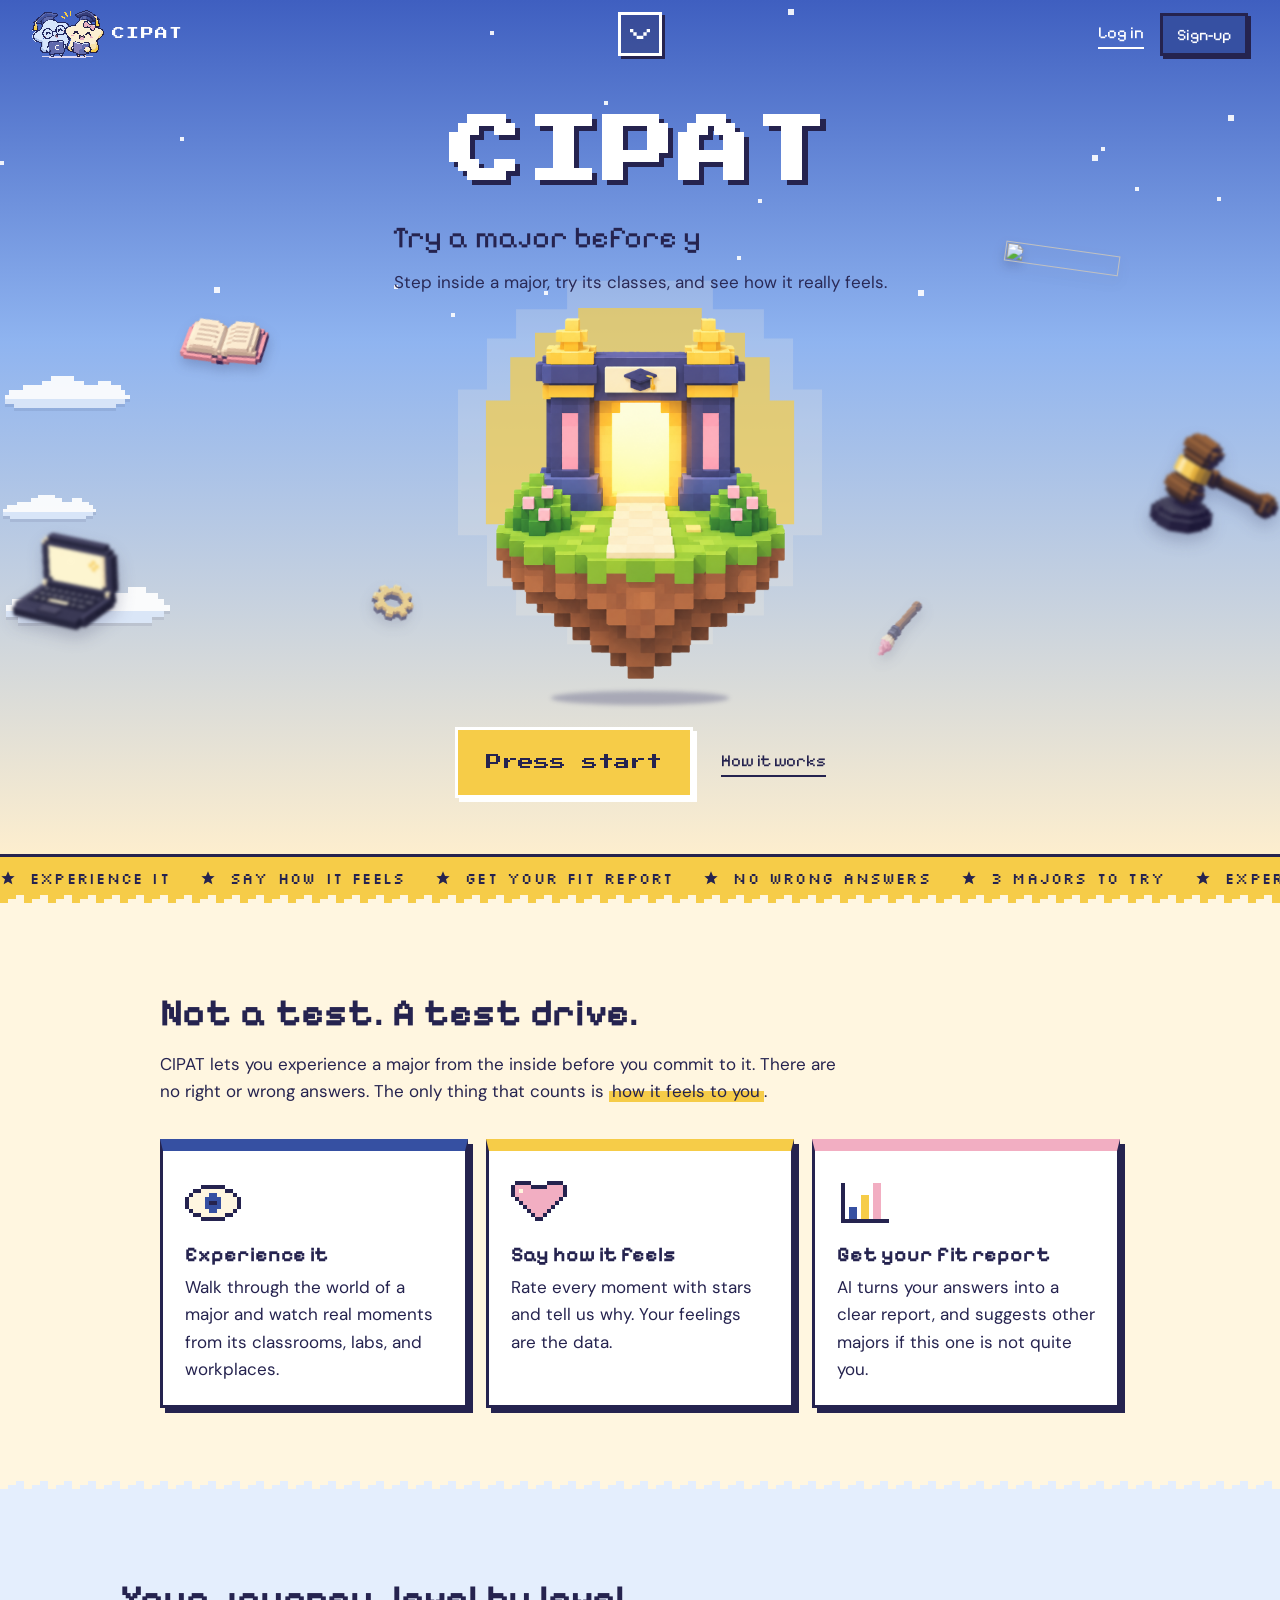
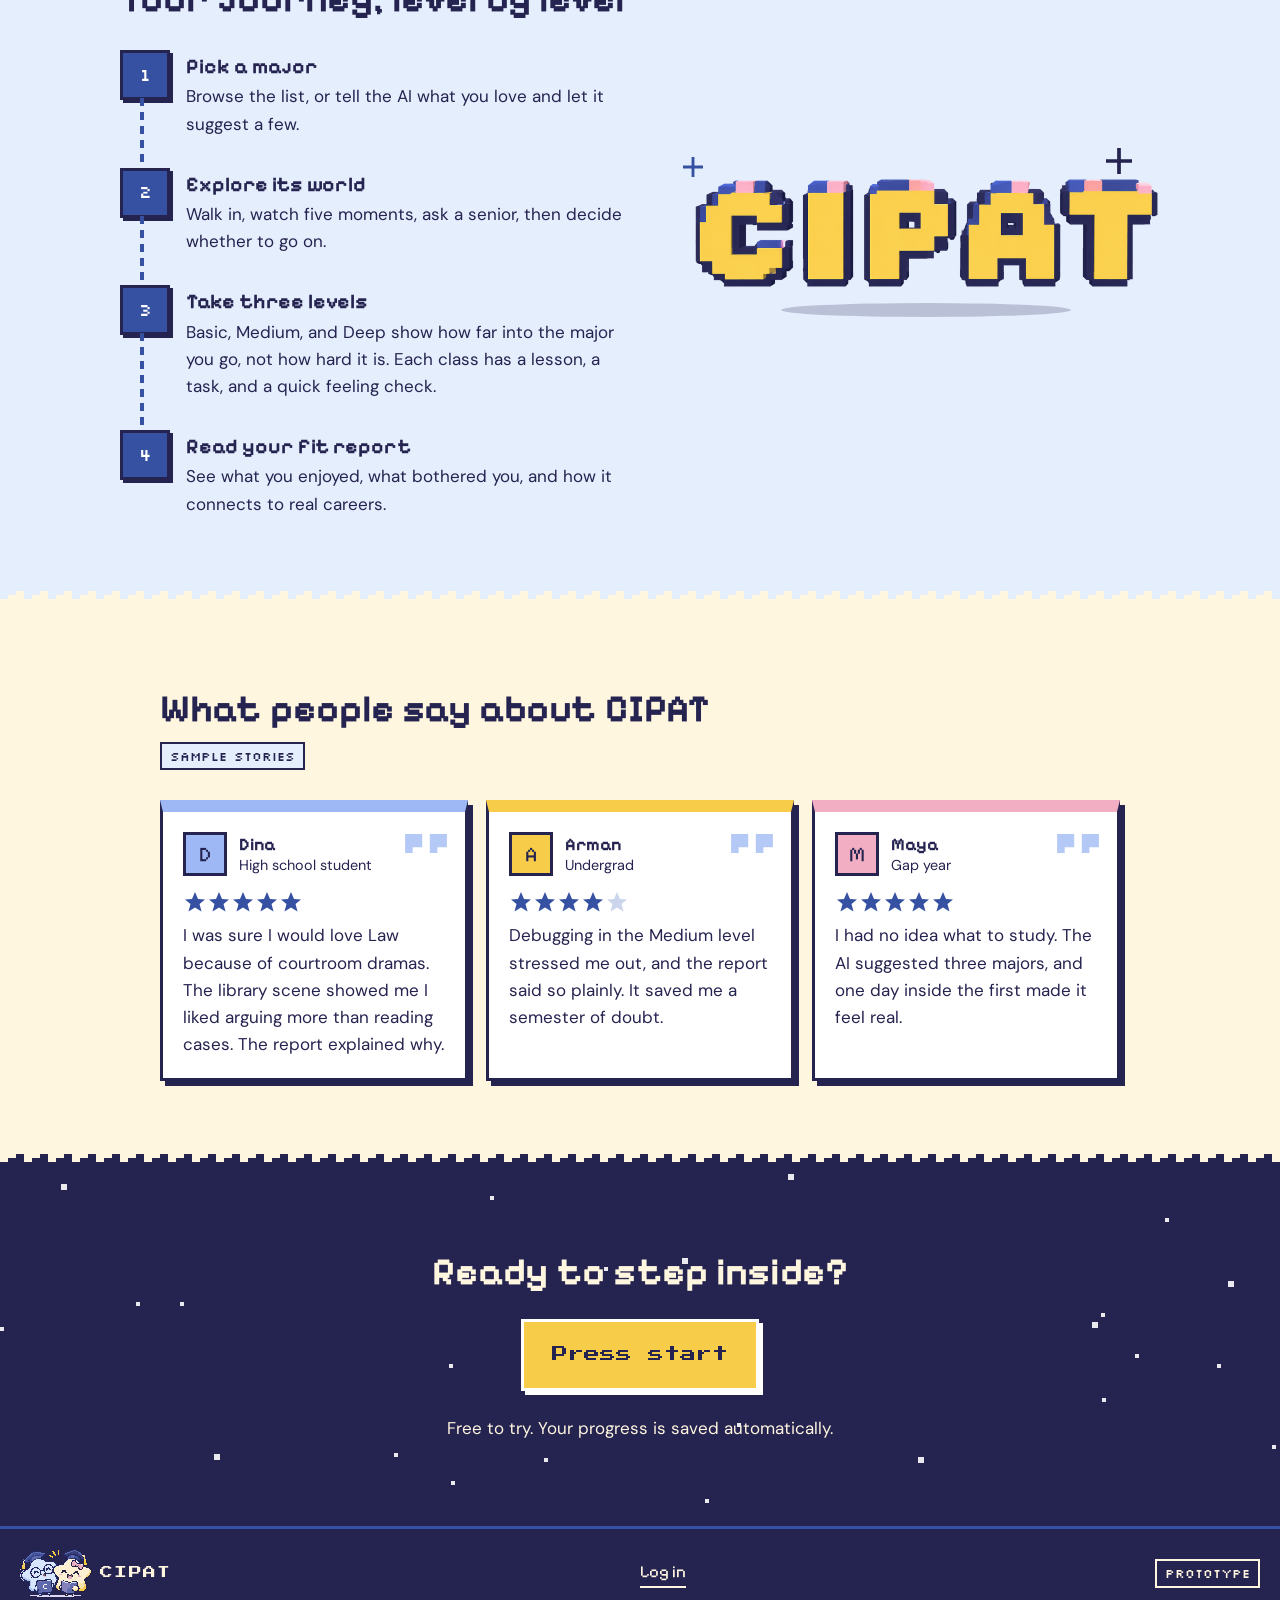
==== commit 6e3e1b2e: "Update landing and pages" ====
--- a/index.html
+++ b/index.html
@@ -17,7 +17,7 @@
 <header class="nav">
   <a class="brand" href="#top" data-hint="Hi! Ready to try a major?"><img class="brand-mark" src="assets/img/logo-pixel.svg" alt=""><span>CIPAT</span></a>
   <button type="button" class="nav-down" aria-label="Scroll to the next section" title="Scroll to the next section"><svg viewBox="0 0 12 6" aria-hidden="true"><path d="M0 0h2v2H0zM10 0h2v2h-2zM2 2h2v2H2zM8 2h2v2H8zM4 4h4v2H4z"/></svg></button>
-  <nav><a href="#" class="link">Log in</a><a href="#" class="btn btn-sm" data-start>Start</a></nav>
+  <nav><a href="#" class="link">Log in</a><a href="#" class="btn btn-sm" data-start>Sign-up</a></nav>
 </header>
 
 <main id="top">
@@ -63,8 +63,7 @@
   <div class="stair" aria-hidden="true"></div>
   <div class="wrap">
     <h2>Not a test. A test drive.</h2>
-    <p class="intro">CIPAT lets you experience a major from the inside before you commit to it. There are no right or wrong answers. The only thing that counts is how it feels to you.</p>
-    <div class="trio">
+    <p class="intro">CIPAT lets you experience a major from the inside before you commit to it. There are no right or wrong answers. The only thing that counts is <mark>how it feels to you</mark>.</p>    <div class="trio">
       <article class="tile t1"><span class="ico" data-icon="eye" aria-hidden="true"></span><h3>Experience it</h3><p>Walk through the world of a major and watch real moments from its classrooms, labs, and workplaces.</p></article>
       <article class="tile t2"><span class="ico" data-icon="heart" aria-hidden="true"></span><h3>Say how it feels</h3><p>Rate every moment with stars and tell us why. Your feelings are the data.</p></article>
       <article class="tile t3"><span class="ico" data-icon="chart" aria-hidden="true"></span><h3>Get your fit report</h3><p>AI turns your answers into a clear report, and suggests other majors if this one is not quite you.</p></article>
@@ -74,8 +73,22 @@
 
 <section class="sec lav" id="how">
   <div class="stair" aria-hidden="true"></div>
-  <div class="wrap">
+  <div class="wrap how">
     <h2>Your journey, level by level</h2>
+
+    <figure class="mark" data-step="0" aria-hidden="true">
+      <div class="mark-float">
+        <img class="mark-img" src="assets/img/logo-voxel.png" width="920" height="222" alt="">
+        <span class="mark-shine"></span>
+      </div>
+      <span class="mark-shadow"></span>
+      <svg class="spark s1" viewBox="0 0 7 7"><path d="M3 0h1v7H3zM0 3h7v1H0z"/></svg>
+      <svg class="spark s2" viewBox="0 0 7 7"><path d="M3 0h1v7H3zM0 3h7v1H0z"/></svg>
+      <svg class="spark s3" viewBox="0 0 7 7"><path d="M3 0h1v7H3zM0 3h7v1H0z"/></svg>
+      <svg class="spark s4" viewBox="0 0 7 7"><path d="M3 0h1v7H3zM0 3h7v1H0z"/></svg>
+      <svg class="mark-star" viewBox="0 0 24 24"><use href="#star"/></svg>
+    </figure>
+
     <ol class="path">
       <li><b>Pick a major</b><span>Browse the list, or tell the AI what you love and let it suggest a few.</span></li>
       <li><b>Explore its world</b><span>Walk in, watch five moments, ask a senior, then decide whether to go on.</span></li>
@@ -92,13 +105,13 @@
     <p class="note">Sample stories</p>
     <div class="quotes">
       <figure class="quote"><div class="who"><i class="av a1">D</i><figcaption><b>Dina</b>High school student</figcaption></div>
-        <svg class="stars" viewBox="0 0 120 24" aria-label="5 out of 5 stars"><use href="#star"/><use href="#star" x="24"/><use href="#star" x="48"/><use href="#star" x="72"/><use href="#star" x="96"/></svg>
+        <svg class="stars" viewBox="0 0 120 24" width="120" height="24" role="img" aria-label="5 out of 5 stars"><use href="#star" width="24" height="24"/><use href="#star" x="24" width="24" height="24"/><use href="#star" x="48" width="24" height="24"/><use href="#star" x="72" width="24" height="24"/><use href="#star" x="96" width="24" height="24"/></svg>
         <blockquote>I was sure I would love Law because of courtroom dramas. The library scene showed me I liked arguing more than reading cases. The report explained why.</blockquote></figure>
       <figure class="quote"><div class="who"><i class="av a2">A</i><figcaption><b>Arman</b>Undergrad</figcaption></div>
-        <svg class="stars" viewBox="0 0 120 24" aria-label="4 out of 5 stars"><use href="#star"/><use href="#star" x="24"/><use href="#star" x="48"/><use href="#star" x="72"/><use href="#star" x="96" class="off"/></svg>
+        <svg class="stars" viewBox="0 0 120 24" width="120" height="24" role="img" aria-label="4 out of 5 stars"><use href="#star" width="24" height="24"/><use href="#star" x="24" width="24" height="24"/><use href="#star" x="48" width="24" height="24"/><use href="#star" x="72" width="24" height="24"/><use href="#star" x="96" width="24" height="24" class="off"/></svg>
         <blockquote>Debugging in the Medium level stressed me out, and the report said so plainly. It saved me a semester of doubt.</blockquote></figure>
       <figure class="quote"><div class="who"><i class="av a3">M</i><figcaption><b>Maya</b>Gap year</figcaption></div>
-        <svg class="stars" viewBox="0 0 120 24" aria-label="5 out of 5 stars"><use href="#star"/><use href="#star" x="24"/><use href="#star" x="48"/><use href="#star" x="72"/><use href="#star" x="96"/></svg>
+        <svg class="stars" viewBox="0 0 120 24" width="120" height="24" role="img" aria-label="5 out of 5 stars"><use href="#star" width="24" height="24"/><use href="#star" x="24" width="24" height="24"/><use href="#star" x="48" width="24" height="24"/><use href="#star" x="72" width="24" height="24"/><use href="#star" x="96" width="24" height="24"/></svg>
         <blockquote>I had no idea what to study. The AI suggested three majors, and one day inside the first made it feel real.</blockquote></figure>
     </div>
   </div>
@@ -118,5 +131,7 @@
 <footer class="foot"><span class="brand"><img class="brand-mark" src="assets/img/logo-pixel.svg" alt=""><span>CIPAT</span></span><a href="#" class="link">Log in</a><span class="tag">Prototype</span></footer>
 <div id="toast" class="toast" role="status" hidden>Sign-up opens here in the next build step.</div>
 <script src="js/main.js"></script>
+<script src="js/reveal.js"></script>
+<script src="js/how.js"></script>
 </body>
 </html>
--- a/css/styles.css
+++ b/css/styles.css
@@ -183,16 +183,50 @@
 .prog-label{margin:14px 0 6px;font-family:var(--lbl);font-size:.85rem}
 .prog{height:16px;border:3px solid var(--ink);background:#fff}
 #prog-fill{height:100%;width:0;background:var(--teal);transition:width .4s}
-.scene{position:relative;height:clamp(300px,52vw,430px);margin-top:14px;background:var(--sky);border:3px solid var(--ink);overflow:hidden}
-.scene::after{content:'';position:absolute;left:0;right:0;bottom:0;height:26%;background:var(--grass);border-top:3px solid var(--ink)}
-.spot{position:absolute;bottom:26%;transform:translateX(-50%);width:19%;min-width:60px;z-index:1;padding:0;background:none;border:0;cursor:pointer;text-align:center;font-family:var(--px);font-size:.85rem;line-height:1.15;color:var(--ink)}
-.spot::before{content:'';display:block;height:clamp(60px,14vw,110px);margin-bottom:6px;border:3px solid var(--ink);background:var(--c,#fff)}
-.spot:nth-child(1){--c:#F6CC48}.spot:nth-child(2){--c:#9DB8F5}.spot:nth-child(3){--c:#F2AEC2}.spot:nth-child(4){--c:#FFD27A}.spot:nth-child(5){--c:#7D7BB9}.spot small{display:block;font-family:var(--body);font-size:.7rem;margin-top:2px}
-.spot.done small{color:var(--indigo);font-weight:700}
-.spot:not(.done)::after{content:'';position:absolute;top:-8px;left:50%;width:12px;height:12px;margin-left:-6px;border-radius:50%;background:var(--indigo);border:2px solid #fff;animation:pulse 1.4s ease-in-out infinite}
-.player{position:absolute;bottom:20%;left:8%;transform:translateX(-50%);z-index:2;transition:left linear}
+/* ===== validate: game look ===== */
+body.val{background:#17163A radial-gradient(rgba(255,255,255,.08) 2px,transparent 2px) 0 0/24px 24px}
+body.val h1{color:var(--cream);font-size:clamp(2rem,6vw,3rem);text-shadow:4px 4px 0 var(--indigo)}
+body.val .prog-label{color:var(--cream)}
+body.val .prog{height:22px;position:relative;border-color:var(--cream);background:var(--deep)}
+body.val .prog::after{content:'';position:absolute;inset:0;pointer-events:none;background:repeating-linear-gradient(90deg,transparent 0 calc(20% - 3px),var(--deep) calc(20% - 3px) 20%)}
+body.val #prog-fill{background:var(--accent)}
+body.val .sheet{box-shadow:6px 6px 0 var(--ink)}
+/* navbar */
+body.val .top{position:sticky;top:0;z-index:20;border-bottom:4px solid var(--ink);box-shadow:0 4px 0 var(--accent2),0 8px 0 var(--accent)}
+body.val .top .brand{font-family:var(--logo);font-size:.8rem;letter-spacing:.1em;text-shadow:3px 3px 0 var(--indigo)}
+body.val .top .link{font-family:var(--lbl);font-size:.8rem;text-decoration:none;padding:8px 12px;border:3px solid var(--cream);box-shadow:3px 3px 0 var(--indigo);transition:transform .1s,box-shadow .1s}
+body.val .top .link:hover{transform:translate(2px,2px);box-shadow:1px 1px 0 var(--indigo);background:var(--accent);color:var(--ink)}
+/* scene */
+.vstage{margin-top:14px;overflow-x:auto;border:4px solid var(--cream);box-shadow:6px 6px 0 var(--indigo)}.scene{position:relative;container-type:inline-size;min-width:900px;aspect-ratio:2.4/1;overflow:hidden;--floor:32%;
+  background-color:var(--sky);background-size:100% auto;background-position:50% 84%;background-repeat:no-repeat;image-rendering:pixelated}
+.spot{position:absolute;top:0;bottom:0;width:19%;transform:translateX(-50%);z-index:1;padding:0;background:none;border:0;cursor:pointer;text-align:center;color:var(--ink)}
+.spot span{position:absolute;left:50%;top:75%;transform:translateX(-50%);white-space:nowrap;padding:2px 8px;font-family:var(--px);font-size:clamp(.7rem,1.7cqw,.95rem);background:var(--cream);border:3px solid var(--ink);box-shadow:3px 3px 0 var(--ink)}
+.spot small{position:absolute;left:0;right:0;top:calc(75% + 2.1rem);font-family:var(--lbl);font-size:.65rem;color:var(--cream);text-shadow:2px 2px 0 var(--ink)}
+.spot:hover span,.spot:focus-visible span{background:var(--accent)}
+.spot::after{content:'▼';position:absolute;left:50%;top:36%;transform:translateX(-50%);font-size:1.3rem;line-height:1;color:var(--accent);text-shadow:2px 2px 0 var(--ink);animation:spotBob .8s steps(2) infinite}
+.spot.done::after{content:'★';animation:none}
+@keyframes spotBob{50%{transform:translate(-50%,6px)}}
+/* player sprite */
+.player{position:absolute;bottom:var(--floor);left:3%;transform:translateX(-50%);z-index:2;transition:left linear}
+.player::before{content:'';position:absolute;left:50%;bottom:-.5cqw;width:5cqw;height:1.2cqw;transform:translateX(-50%);border-radius:50%;background:rgba(37,35,79,.35)}
+.player .pp{--h:6.5cqw;width:calc(var(--h)*.5);height:var(--h);overflow:visible}
+.player .pp.boy{--idle:url(../assets/img/sprite/cipi-idle.png);--walk:url(../assets/img/sprite/cipi-walk.png)}
+.player .pp.girl{--idle:url(../assets/img/sprite/cita-idle.png);--walk:url(../assets/img/sprite/cita-walk.png)}
+.player .pp::before{content:'';position:absolute;left:50%;bottom:0;width:calc(var(--h)*.667);height:100%;transform:translateX(-50%);background:var(--idle) center bottom/contain no-repeat}
+.player .pp::after{content:'';position:absolute;inset:0;opacity:0;background:var(--walk) 0 0/600% 100% no-repeat}
+.player.walking .pp::before{opacity:0}
+.player.walking .pp::after{opacity:1;animation:walk .6s steps(6) infinite}
+@keyframes walk{to{background-position:120% 0}}
 .player.left .pp{transform:scaleX(-1)}
-.player.walking .pp{animation:step .3s steps(2) infinite}
+/* video placeholder */
+.vbox.nov{aspect-ratio:auto;min-height:150px;align-content:center;justify-items:start;text-align:left;gap:10px;padding:14px 16px}
+.nov-tag{margin:0;padding:3px 8px;background:var(--accent);color:var(--ink);border:2px solid var(--ink);font-family:var(--lbl);font-size:.75rem}
+.nov-text{margin:0;line-height:1.5}
+@media (prefers-reduced-motion:reduce){.spot::after,.player.walking .pp::after{animation:none}}
+body.val main>.hint{display:inline-flex;align-items:center;gap:10px;margin-top:20px;padding:8px 14px;font-family:var(--px);font-size:1.1rem;color:var(--ink);background:var(--cream);border:3px solid var(--ink);box-shadow:4px 4px 0 var(--accent)}
+body.val main>.hint::before{content:'▶';color:var(--indigo);animation:blink 1s steps(2) infinite}
+@keyframes blink{50%{opacity:.25}}
+@media (prefers-reduced-motion:reduce){body.val main>.hint::before{animation:none}}
 .hint{margin-top:10px;font-size:.9rem}
 .overlay{position:fixed;inset:0;z-index:30;display:grid;place-items:end center;padding:12px;background:rgba(37,37,95,.55)}
 .sheet{width:min(560px,100%);max-height:92svh;overflow:auto;padding:20px;background:var(--cream);border:3px solid var(--ink)}
@@ -450,4 +484,251 @@
 }
 @media (min-width:900px) and (max-height:720px){
   .o1{top:56%;--sz:1.2}.o2{top:44%;--sz:1.2}.o3{top:36%;--sz:.9}.o4{top:31%;--sz:.9}.o5{top:62%}.o6{top:62%}
-}+}
+
+
+/* ---- polish: What is CIPAT ---- */
+:root{font-variant-ligatures:none;font-feature-settings:"liga" 0,"clig" 0}
+
+/* A+B: equal card heights, titles always on one line */
+.trio{align-items:stretch}
+.tile{display:flex;flex-direction:column}
+
+/* D: highlighter on the key phrase */
+.intro mark{padding:0 .2em;color:var(--ink);background:linear-gradient(transparent 52%,var(--accent) 52%);-webkit-box-decoration-break:clone;box-decoration-break:clone}
+
+@media (prefers-reduced-motion:no-preference){
+  /* F: cards pop in one by one, once (fails safe: if the script does not run, cards stay visible) */
+  .trio.armed .tile{opacity:0}
+  .trio.armed.in .tile{opacity:1;animation:tilePop .5s steps(5) backwards;animation-delay:calc(var(--i,0)*110ms)}
+  .trio .tile:nth-child(2){--i:1}
+  .trio .tile:nth-child(3){--i:2}
+
+  /* E: icons react on hover, and once after the cards appear */
+  .t1 .ico svg{transform-origin:50% 50%}
+  .t3 .ico svg{transform-origin:50% 100%}
+  .tile:hover .t1 .ico svg,.t1:hover .ico svg{animation:icoBlink .7s steps(1) 1}
+  .t2:hover .ico svg{animation:icoBeat .6s steps(2) infinite}
+  .t3:hover .ico svg{animation:icoGrow .6s steps(4) 1}
+  .trio.in .t1 .ico svg{animation:icoBlink .7s steps(1) 1 .9s}
+  .trio.in .t2 .ico svg{animation:icoBeat .6s steps(2) 2 1s}
+  .trio.in .t3 .ico svg{animation:icoGrow .6s steps(4) 1 1.1s}
+}
+@keyframes tilePop{from{opacity:0;transform:translateY(22px)}to{opacity:1;transform:none}}
+@keyframes icoBlink{0%,100%{transform:scaleY(1)}40%,60%{transform:scaleY(.12)}}
+@keyframes icoBeat{50%{transform:scale(1.14)}}
+@keyframes icoGrow{from{transform:scaleY(.35)}to{transform:scaleY(1)}}
+
+
+/* ---- polish: Your journey ---- */
+/* A + B: the line only runs between the boxes; boxes react like the cards */
+.path{list-style:none;counter-reset:s;margin:0;padding:0;border-left:0}
+.path li{position:relative;counter-increment:s;padding:0 0 30px 66px;min-height:44px}
+.path li:last-child{padding-bottom:0}
+.path li::before{content:counter(s);position:absolute;left:0;top:0;width:44px;height:44px;display:grid;place-items:center;background:var(--indigo);color:#fff;border:3px solid var(--ink);box-shadow:3px 3px 0 var(--ink);font-family:var(--lbl);font-size:1.05rem;transition:transform .12s steps(2),box-shadow .12s steps(2),background .12s steps(2),color .12s steps(2)}
+.path li:not(:last-child)::after{content:'';position:absolute;left:20px;top:48px;bottom:-2px;width:4px;background:repeating-linear-gradient(to bottom,var(--indigo) 0 8px,transparent 8px 14px)}
+.path li:hover::before,.path li.on::before{background:var(--accent);color:var(--ink);transform:translate(-3px,-3px);box-shadow:6px 6px 0 var(--ink)}
+
+/* C: two columns, logo on the right (on phones it sits between the title and the steps) */
+.wrap.how{max-width:1040px;display:grid;gap:20px;align-items:start}
+.mark{position:relative;margin:14px auto 8px;width:min(78%,320px)}
+@media (min-width:900px){
+  .wrap.how{grid-template-columns:minmax(0,1.05fr) minmax(0,.95fr);grid-template-areas:"t m" "l m";column-gap:56px;row-gap:28px}
+  .wrap.how>h2{grid-area:t}
+  .wrap.how>.path{grid-area:l}
+  .wrap.how>.mark{grid-area:m;align-self:center;width:100%;margin:0}
+}
+
+/* D: floating logo, shadow, pixel sparkles */
+.mark-float{position:relative}
+.mark-img{display:block;width:100%;height:auto}
+.mark-shadow{display:block;width:62%;height:14px;margin:14px auto 0;border-radius:50%;background:rgba(37,35,79,.22)}
+.spark{position:absolute;width:20px;height:20px;visibility:hidden}
+.spark path{fill:currentColor}
+.s1{left:-2%;top:-14%;color:var(--indigo)}
+.s2{right:6%;top:-20%;color:var(--ink);width:26px;height:26px}
+.s3{right:-4%;bottom:26%;color:var(--indigo);width:16px;height:16px}
+.s4{left:-5%;bottom:34%;color:var(--accent2);width:24px;height:24px}
+.mark-star{position:absolute;right:2%;top:-34%;width:38px;height:38px;visibility:hidden;fill:var(--accent);stroke:var(--ink);stroke-width:1.4}
+
+/* F: more sparkles as the visitor moves down the steps; a star at step 4 */
+.mark[data-step="0"] .s1,.mark[data-step="0"] .s2,
+.mark[data-step="1"] .s1,
+.mark[data-step="2"] .s1,.mark[data-step="2"] .s2,
+.mark[data-step="3"] .s1,.mark[data-step="3"] .s2,.mark[data-step="3"] .s3,
+.mark[data-step="4"] .spark{visibility:visible}
+.mark[data-step="4"] .mark-star{visibility:visible}
+
+/* E: shine sweeps over the letters only (the PNG shape is the mask) */
+.mark-shine{position:absolute;inset:0;pointer-events:none;
+  -webkit-mask:url('../assets/img/logo-voxel.png') center/100% 100% no-repeat;
+  mask:url('../assets/img/logo-voxel.png') center/100% 100% no-repeat;
+  background:linear-gradient(105deg,transparent 42%,rgba(255,255,255,.9) 50%,transparent 58%) 160% 0/250% 100% no-repeat}
+
+@media (prefers-reduced-motion:no-preference){
+  .mark-float{animation:markFloat 4s ease-in-out infinite}
+  .mark-shadow{animation:markShadow 4s ease-in-out infinite}
+  .spark{animation:markTwinkle 1.8s steps(4) infinite}
+  .s2{animation-delay:.5s}.s3{animation-delay:1s}.s4{animation-delay:1.4s}
+  .mark:hover .mark-img{animation:markHop .6s steps(6) 1}
+  .mark:hover .mark-shine{animation:markShine .9s steps(10) 1}
+  .mark[data-step="4"] .mark-star{animation:markStar .6s steps(4) backwards}
+}
+@keyframes markFloat{50%{transform:translateY(-10px)}}
+@keyframes markShadow{50%{transform:scale(.86);opacity:.7}}
+@keyframes markHop{0%,100%{transform:translateY(0)}35%{transform:translateY(-16px)}65%{transform:translateY(0)}82%{transform:translateY(-5px)}}
+@keyframes markShine{from{background-position:160% 0}to{background-position:-60% 0}}
+@keyframes markTwinkle{0%,100%{opacity:.25;transform:scale(.6)}50%{opacity:1;transform:scale(1)}}
+@keyframes markStar{from{transform:translateY(10px) scale(.2);opacity:0}to{transform:none;opacity:1}}
+
+
+/* ---- polish: What people say ---- */
+/* B: hard shadow and lift on touch, like the cards above */
+.quote{position:relative;display:flex;flex-direction:column;background:#fff;border:3px solid var(--ink);box-shadow:5px 5px 0 var(--ink);transition:transform .12s steps(2),box-shadow .12s steps(2)}
+.quote:hover{transform:translate(-3px,-3px);box-shadow:8px 8px 0 var(--ink)}
+
+/* C: colored top bar that matches each avatar */
+.quotes .quote:nth-child(1){border-top:12px solid var(--sky)}
+.quotes .quote:nth-child(2){border-top:12px solid var(--accent)}
+.quotes .quote:nth-child(3){border-top:12px solid var(--accent2)}
+
+/* A: stars are left-aligned and show the real rating */
+.stars{display:block;width:120px;height:24px;margin:14px 0 8px;fill:var(--indigo)}
+.stars .off{fill:#CBD5EC}
+
+/* D: pixel quotation mark in the corner */
+.quote::after{content:'';position:absolute;top:22px;right:18px;width:42px;height:19px;opacity:.75;pointer-events:none;background:url("data:image/svg+xml,%3Csvg xmlns='http://www.w3.org/2000/svg' viewBox='0 0 22 10'%3E%3Cpath fill='%239DB8F5' d='M0 0h9v7H4v3H0zM13 0h9v7h-5v3h-4z'/%3E%3C/svg%3E") no-repeat center/contain}
+
+
+/* ---- polish: login + sign up ---- */
+/* A: voxel logo above the card */
+.brand-link{display:block;width:min(180px,50%);margin-bottom:16px}
+.brand-link img{display:block;width:100%;height:auto}
+
+/* B: card is pinned near the top, so switching tabs or steps never makes it jump */
+body.auth{align-items:start;padding-top:clamp(28px,11vh,110px)}
+
+/* C: messages are boxes, and take no space when empty */
+.msg{min-height:0;margin:14px 0 0;font-weight:700}
+.msg:empty{margin:0}
+.msg:not(:empty){padding:10px 12px;border:3px solid var(--ink);background:#fff}
+.msg.err:not(:empty){background:#FFE4E4;border-color:#B3261E;color:#8F1D16}
+.msg.ok:not(:empty){background:#E3F6EA;border-color:#1B6B4A;color:#14563A}
+
+/* E: Show / Hide button inside the password field */
+.field label{display:block}
+.pw{position:relative;display:block;margin-top:6px}
+.pw input{margin-top:0;padding-right:78px}
+.pw-btn{position:absolute;right:8px;top:50%;transform:translateY(-50%);padding:7px 10px;font-family:var(--lbl);font-size:.8rem;color:var(--ink);background:var(--lav);border:2px solid var(--ink);cursor:pointer}
+.pw-btn:hover{background:var(--accent)}
+
+/* ===== Majors page polish ===== */
+[hidden]{display:none!important}
+.btn:focus-visible,.ex-chip:focus-visible{outline:3px solid var(--accent);outline-offset:3px}
+body.pg.majors-pg{background:linear-gradient(180deg,#CFE0FA 0,#E4EEFD 280px),#E4EEFD}
+.majors-pg .page{padding-top:8px}
+.pg-head{position:relative;padding-top:52px}
+.pg-head::before,.pg-head::after{content:"";position:absolute;width:60px;height:20px;background:#fff;clip-path:polygon(15px 0,35px 0,35px 5px,50px 5px,50px 10px,60px 10px,60px 15px,55px 15px,55px 20px,5px 20px,5px 15px,0 15px,0 10px,5px 10px,5px 5px,15px 5px)}
+.pg-head::before{top:10px;right:6%}
+.pg-head::after{top:26px;right:30%;transform:scale(.7);transform-origin:right top}
+.helper{position:relative;margin:64px 0 26px}
+.helper-mascot{position:absolute;right:20px;bottom:100%;margin-bottom:-3px;image-rendering:pixelated}
+.chips-cap{margin:12px 0 0;font-size:.9rem;font-weight:700}
+.chips{display:flex;flex-wrap:wrap;gap:8px;margin-top:8px}
+.ex-chip{font:inherit;font-size:.9rem;padding:6px 10px;background:#fff;color:var(--ink);border:2px solid var(--ink);box-shadow:2px 2px 0 var(--ink);cursor:pointer;transition:transform .1s,box-shadow .1s}
+.ex-chip:hover{transform:translate(1px,1px);box-shadow:1px 1px 0 var(--ink)}
+.ex-chip:active{transform:translate(2px,2px);box-shadow:none}
+.count{margin:-6px 0 12px;text-align:right;font-size:.85rem}
+.thinking{display:flex;align-items:center;gap:6px;margin-top:16px;font-weight:700}
+.thinking i{width:8px;height:8px;background:var(--indigo);animation:dotBlink 1s steps(1) infinite}
+.thinking i:nth-child(2){animation-delay:.2s}.thinking i:nth-child(3){animation-delay:.4s}
+.thinking span{margin-left:6px}
+@keyframes dotBlink{0%,100%{opacity:.2}50%{opacity:1}}
+.res-title{margin:20px 0 0;font-size:1.2rem}
+.reveal .major{animation:pop .3s steps(4) both}
+.reveal .major:nth-child(2){animation-delay:.08s}.reveal .major:nth-child(3){animation-delay:.16s}
+@keyframes pop{from{opacity:0;transform:translateY(10px)}to{opacity:1;transform:none}}
+.major{box-shadow:5px 5px 0 var(--ink);transition:transform .1s,box-shadow .1s}
+.major:hover{transform:translate(-2px,-2px);box-shadow:7px 7px 0 var(--ink)}
+.major:focus-within{outline:3px solid var(--accent);outline-offset:3px}
+.major.suggested{box-shadow:5px 5px 0 var(--accent)}
+.major.suggested:hover{box-shadow:7px 7px 0 var(--accent)}
+.mtile{display:grid;place-items:center;width:72px;height:72px;border:3px solid var(--ink)}
+.mtile img{width:56px;height:56px;object-fit:contain}
+.t-it{background:#D6E3FB}.t-law{background:#FDEFB8}.t-english-ed{background:#FADCE6}
+.soon-row{display:flex;flex-wrap:wrap;gap:10px;list-style:none;margin:0;padding:0}
+.soon-chip{display:inline-flex;align-items:center;gap:8px;padding:8px 12px;border:3px dashed var(--ink);font-family:var(--px);font-size:1.05rem}
+.soon-ic{display:grid;place-items:center;width:24px;height:24px;opacity:.65}
+.soon-ic img,.soon-ic svg{width:24px;height:24px;object-fit:contain}
+.soon-ic img{filter:grayscale(1)}
+.soon-chip small{font-family:var(--logo);font-size:.5rem;padding:3px 5px;background:var(--ink);color:var(--cream)}
+.majors-pg .msg{position:fixed;left:16px;right:16px;bottom:16px;max-width:520px;margin:0 auto;padding:12px 14px;background:#fff;border:3px solid var(--ink);box-shadow:4px 4px 0 var(--ink);z-index:20}
+.majors-pg .msg:empty{display:none}
+@media (prefers-reduced-motion:reduce){.major,.ex-chip{transition:none}.reveal .major,.thinking i{animation:none}}
+@media (max-width:480px){.top{padding-left:14px;padding-right:14px}.top div{gap:10px;white-space:nowrap}}
+
+/* ===== Inner-page navbar polish ===== */
+.top{position:sticky;top:0;z-index:30;padding:calc(10px + env(safe-area-inset-top)) 20px 10px;border-bottom:3px solid var(--indigo)}
+.top .brand-mark{height:49px}
+.top .brand:hover .brand-mark,.top .brand:focus-visible .brand-mark{animation:wiggle .55s steps(5)}
+.top div{gap:12px}
+.top .link{border-bottom:0;padding:4px 2px;box-shadow:inset 0 -3px 0 transparent;transition:box-shadow .1s}
+.top .link:hover,.top .link:focus-visible{box-shadow:inset 0 -3px 0 var(--accent)}
+.top #hello{padding:4px 10px;background:var(--accent);color:var(--ink);border:2px solid var(--ink);box-shadow:2px 2px 0 var(--indigo)}
+.top button{padding:4px 12px;background:transparent;color:var(--cream);border:2px solid var(--cream);box-shadow:2px 2px 0 var(--indigo);transition:transform .1s,box-shadow .1s,background .1s,color .1s}
+.top button:hover{background:var(--cream);color:var(--ink);transform:translate(1px,1px);box-shadow:1px 1px 0 var(--indigo)}
+.top button:active{transform:translate(2px,2px);box-shadow:none}
+.top button:focus-visible,.top .link:focus-visible,.top .brand:focus-visible{outline:3px solid var(--accent);outline-offset:3px}
+@media (max-width:480px){.top{padding-left:12px;padding-right:12px}.top div{gap:8px}.top .brand{font-size:.7rem;gap:6px}.top .link,.top button{font-size:.95rem}.top button{padding:3px 8px}.top #hello{display:none}}
+@media (prefers-reduced-motion:reduce){.top .brand:hover .brand-mark,.top button{animation:none;transition:none}}
+
+/* ===== validate: modals ===== */
+body.val .sheet{border-top:10px solid #F6CC48}
+body.val .sheet h2{text-shadow:2px 2px 0 #E4EEFD}
+body.val .who2{padding:10px;background:#E4EEFD;border:3px solid #25234F;box-shadow:4px 4px 0 #3650A2}
+.s-avatar{width:64px;height:96px;flex:none;image-rendering:pixelated;filter:drop-shadow(3px 3px 0 #25234F)}
+body.val .chat{max-height:36svh;overflow:auto;padding:4px 8px 8px 12px}
+body.val .bub{position:relative;font-size:.98rem;box-shadow:3px 3px 0 #25234F}
+body.val .bub.bot::before{content:'';position:absolute;left:-12px;top:12px;border:6px solid transparent;border-right-color:#25234F}
+body.val .bub.me::before{content:'';position:absolute;right:-12px;top:12px;border:6px solid transparent;border-left-color:#25234F}
+.bub.typing{letter-spacing:.25em;animation:blink 1s steps(2) infinite}
+body.val .chips button{box-shadow:3px 3px 0 #25234F;transition:transform .1s,box-shadow .1s}
+body.val .chips button:hover{background:#F6CC48;transform:translate(2px,2px);box-shadow:1px 1px 0 #25234F}
+body.val .ask-row .btn{box-shadow:3px 3px 0 #25234F}
+/* intro hero */
+body.val #intro .sheet{text-align:center}
+body.val #intro .sheet::before{content:'';display:block;width:90px;height:135px;margin:0 auto 8px;background:center bottom/contain no-repeat;image-rendering:pixelated;animation:bob2 1s steps(2) infinite}
+body[data-char=boy] #intro .sheet::before{background-image:url(../assets/img/sprite/cipi-idle.png)}
+body[data-char=girl] #intro .sheet::before{background-image:url(../assets/img/sprite/cita-idle.png)}
+@keyframes bob2{50%{transform:translateY(-4px)}}
+@media (prefers-reduced-motion:reduce){.bub.typing,body.val #intro .sheet::before{animation:none}}
+
+/* ===== Character select: one stage (Cipi & Cita) ===== */
+.chars{position:relative;display:grid;grid-template-columns:1fr 1fr;gap:0;margin:24px 0;padding:34px 8px 6px;background:var(--cream);border:3px solid var(--ink);box-shadow:5px 5px 0 var(--ink);overflow:hidden}
+.chars .pick,.chars .pick.on{position:relative;z-index:1;display:block;padding:0 6px 14px;background:none;border:0;box-shadow:none;outline:0;cursor:pointer;text-align:center;font:inherit;color:inherit}
+.chars .pick::after,.chars .pick.on::after{content:none}
+.chars .pick:focus-visible,.chars .pick.on:focus-visible{outline:3px solid var(--accent);outline-offset:-3px}
+.tri{position:absolute;top:-24px;left:50%;width:32px;height:22px;margin-left:-16px;background:var(--ink);clip-path:polygon(0 0,100% 0,50% 100%);opacity:0;transition:opacity .15s}
+.tri::after{content:"";position:absolute;left:5px;top:3px;right:5px;bottom:8px;background:var(--accent);clip-path:polygon(0 0,100% 0,50% 100%)}
+.pick.on .tri{opacity:1;animation:cpBob 1s steps(2) infinite}
+@keyframes cpBob{50%{transform:translateY(5px)}}
+.fig{position:relative;display:block;width:min(100%,300px);aspect-ratio:3/4;margin:0 auto;opacity:.55;filter:saturate(.45) brightness(1.08);transform:scale(.96);transform-origin:50% 100%;transition:transform .25s steps(4),opacity .25s,filter .25s}
+.fig::after{content:"";position:absolute;left:20%;right:20%;bottom:-3px;height:10px;background:rgba(37,35,79,.16);clip-path:polygon(10% 0,90% 0,100% 50%,90% 100%,10% 100%,0 50%);z-index:-1}
+.fig img{position:absolute;inset:0;width:100%;height:100%;object-fit:contain;object-position:50% 100%;transition:opacity .15s}
+.fig .c-wave{opacity:0}
+.pick:hover .fig,.pick:focus-visible .fig,.pick.on .fig{opacity:1;filter:none;transform:scale(1.06)}
+.pick:hover .c-idle,.pick:focus-visible .c-idle,.pick.on .c-idle{opacity:0}
+.pick:hover .c-wave,.pick:focus-visible .c-wave,.pick.on .c-wave{opacity:1}
+.plate{display:block;width:max-content;max-width:94%;margin:10px auto 0;padding:6px 12px;background:#fff;border:3px solid var(--ink);box-shadow:3px 3px 0 var(--ink);transition:background .15s,transform .1s}
+.plate b{display:block;font-family:var(--px);font-size:1.25rem;line-height:1.1}
+.plate small{display:block;font-size:.8rem}
+.pick.on .plate{background:var(--accent)}
+.pick:hover .plate{transform:translate(-1px,-1px)}
+.spr{--fw:34px;position:absolute;right:2px;bottom:80px;width:var(--fw);height:calc(var(--fw)*2);background-repeat:no-repeat;background-size:calc(var(--fw)*6) 100%;background-position:0 0;opacity:0;transform:scale(.7);transform-origin:50% 100%;transition:opacity .2s,transform .2s;pointer-events:none}
+.spr.cipi{background-image:url(../assets/img/sprite/cipi-walk.png)}
+.spr.cita{background-image:url(../assets/img/sprite/cita-walk.png)}
+.pick:hover .spr,.pick:focus-visible .spr,.pick.on .spr{opacity:1;transform:none;animation:cpWalk .72s steps(6) infinite}
+@keyframes cpWalk{to{background-position-x:calc(var(--fw)*-6)}}
+@media (min-width:600px){.spr{--fw:44px;right:10%;bottom:84px}}
+@media (prefers-reduced-motion:reduce){.spr,.tri{animation:none!important}.fig{transition:none}}
+
